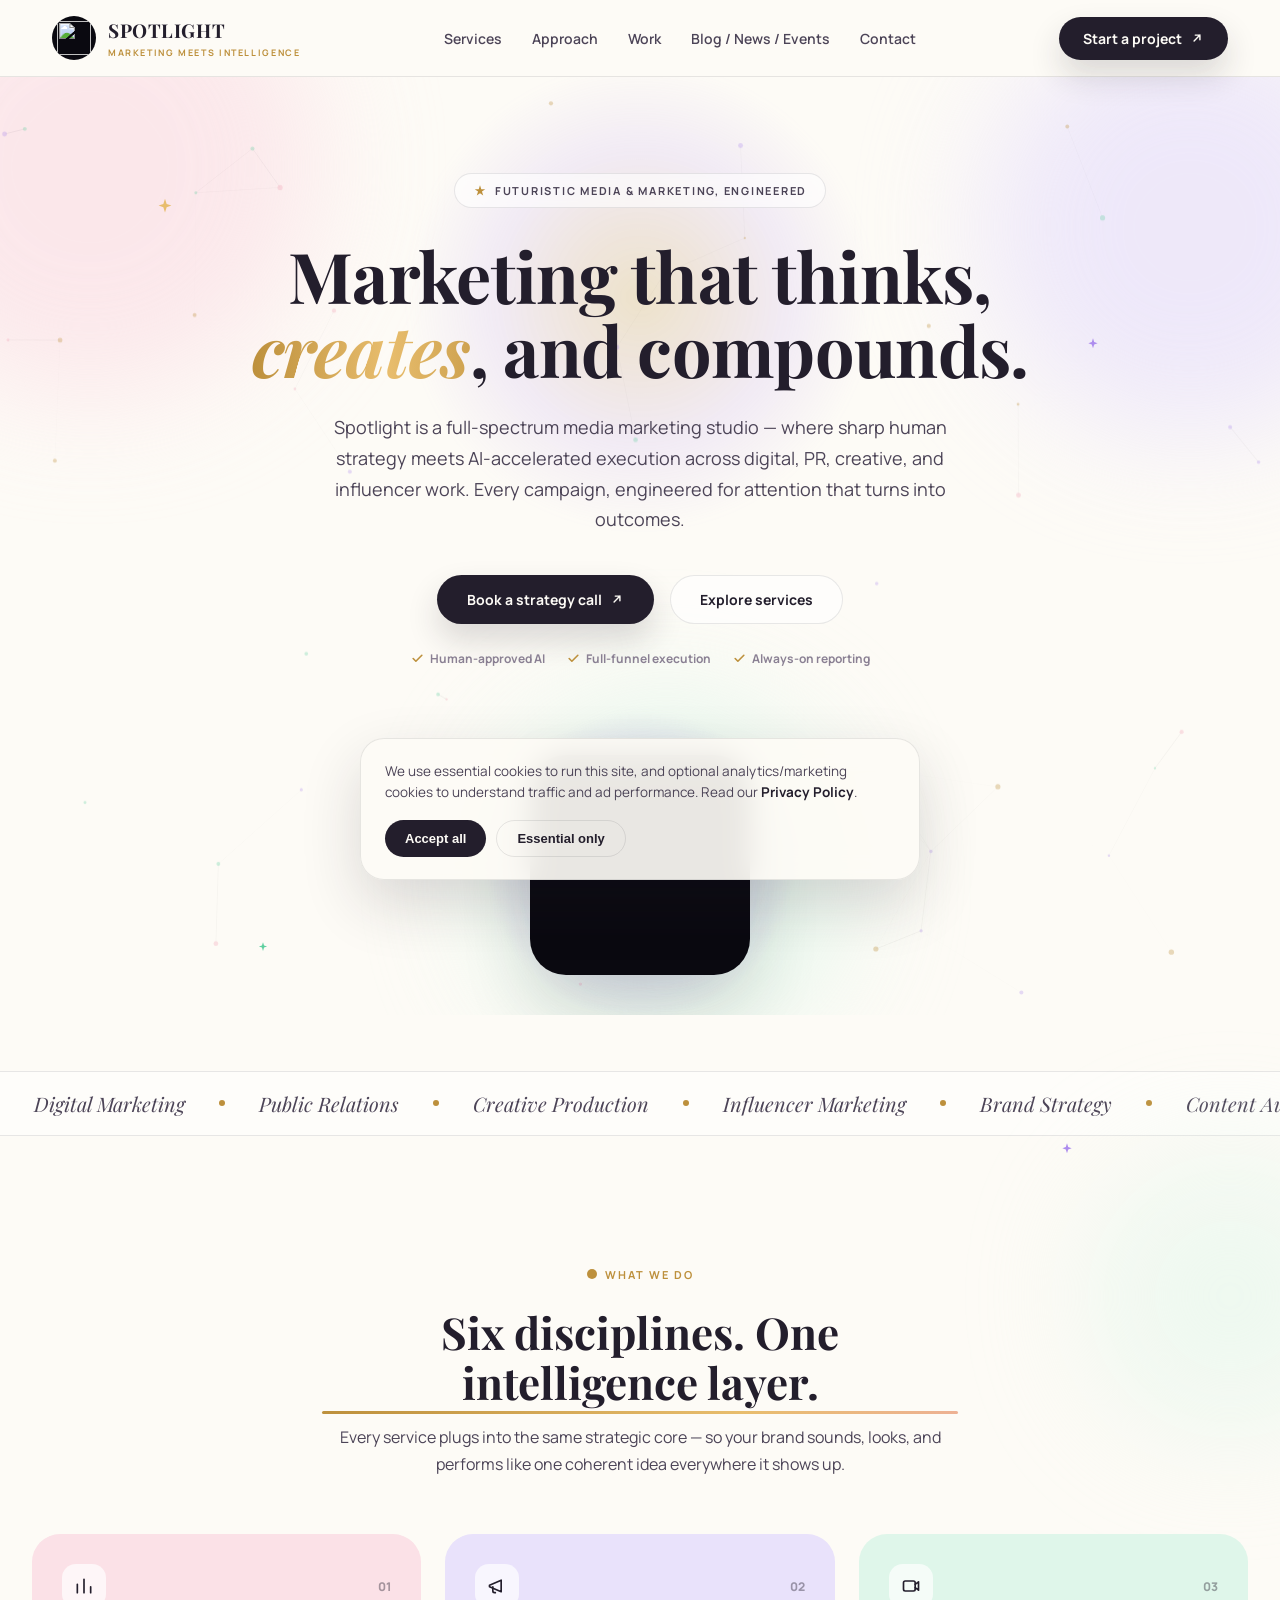
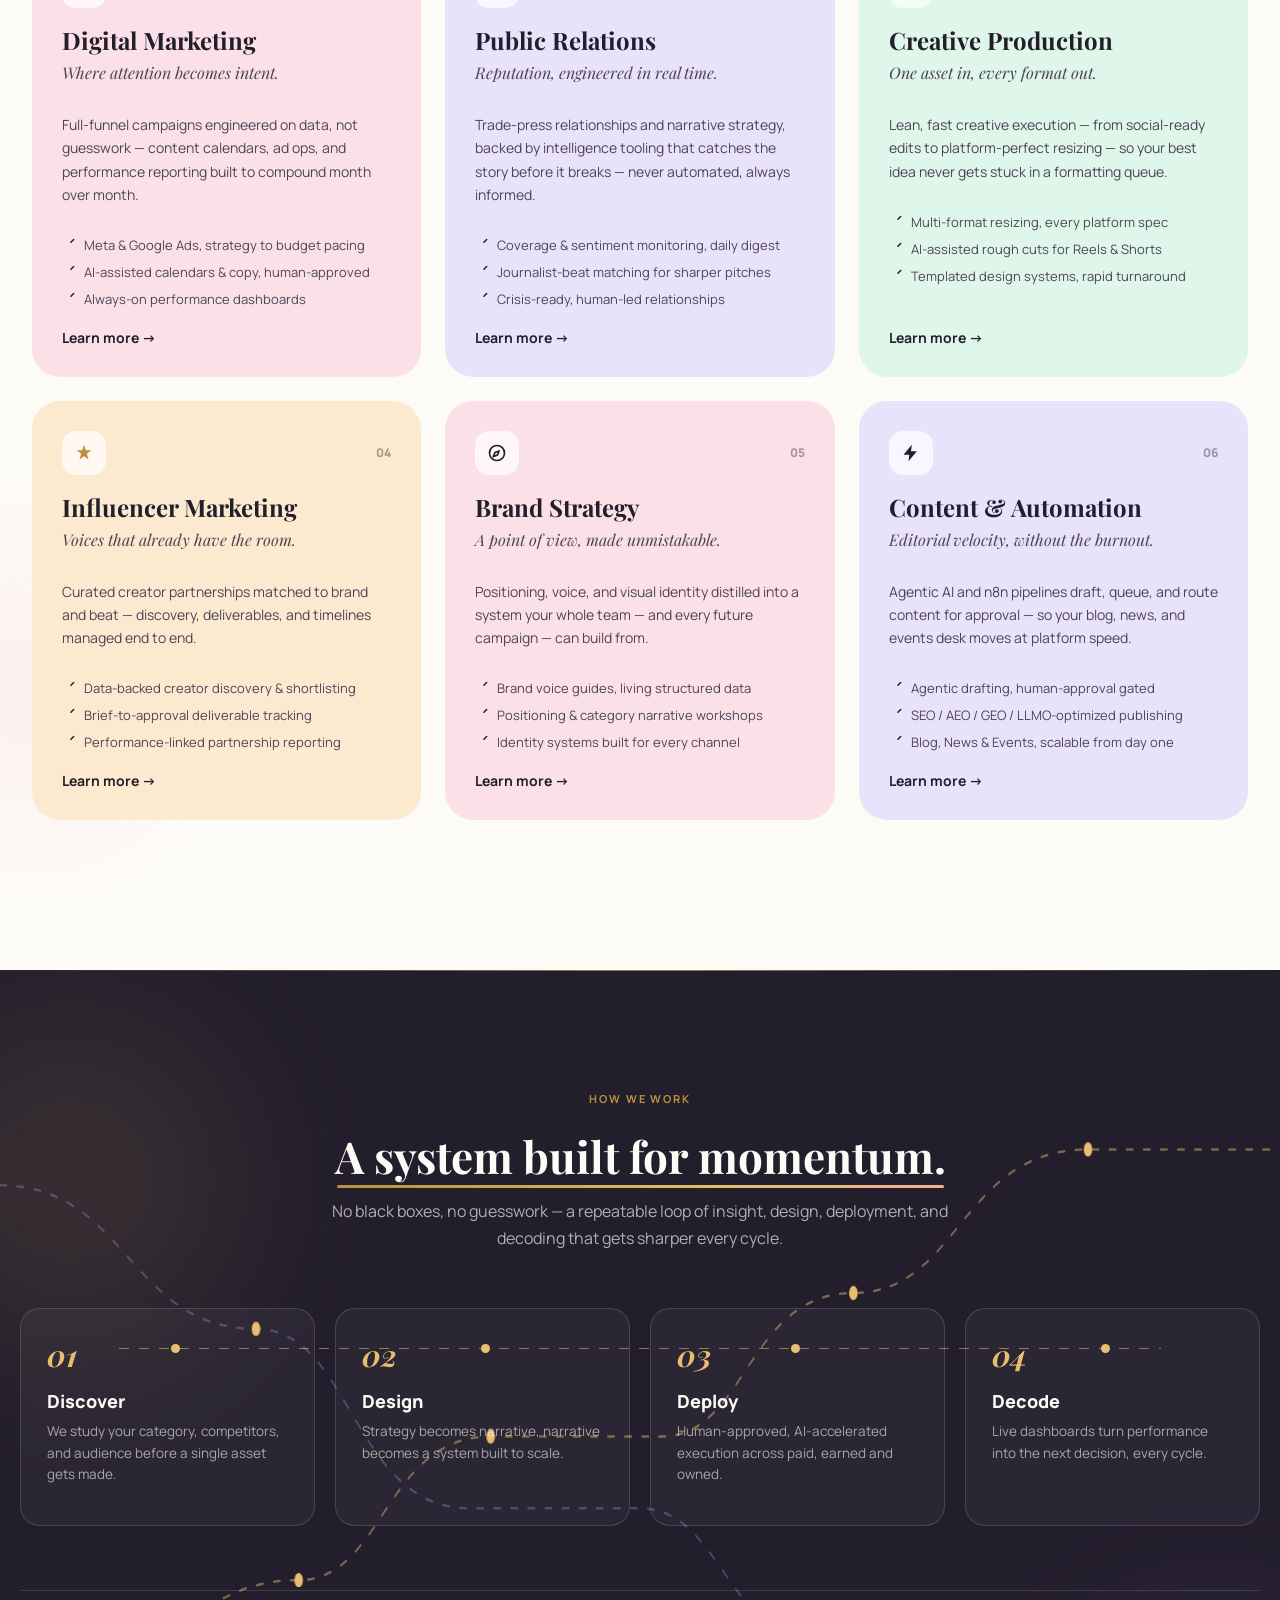
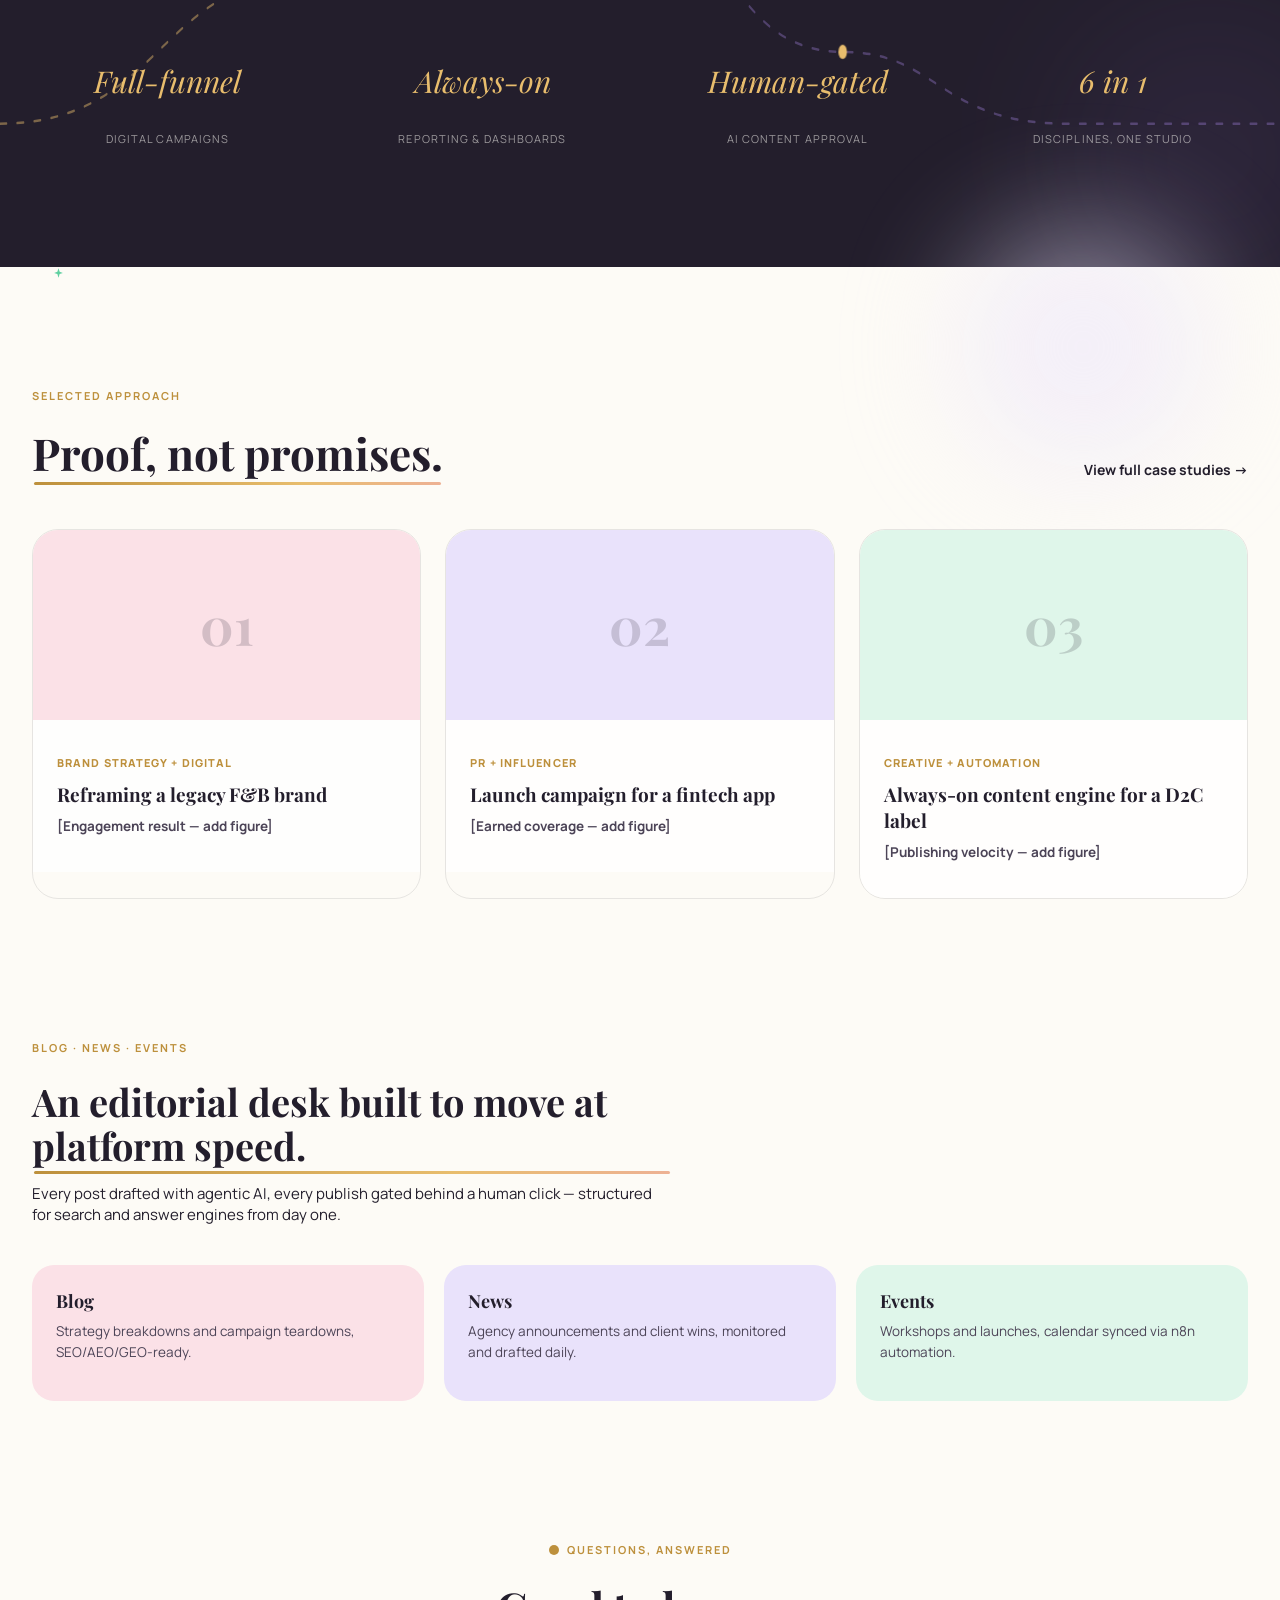
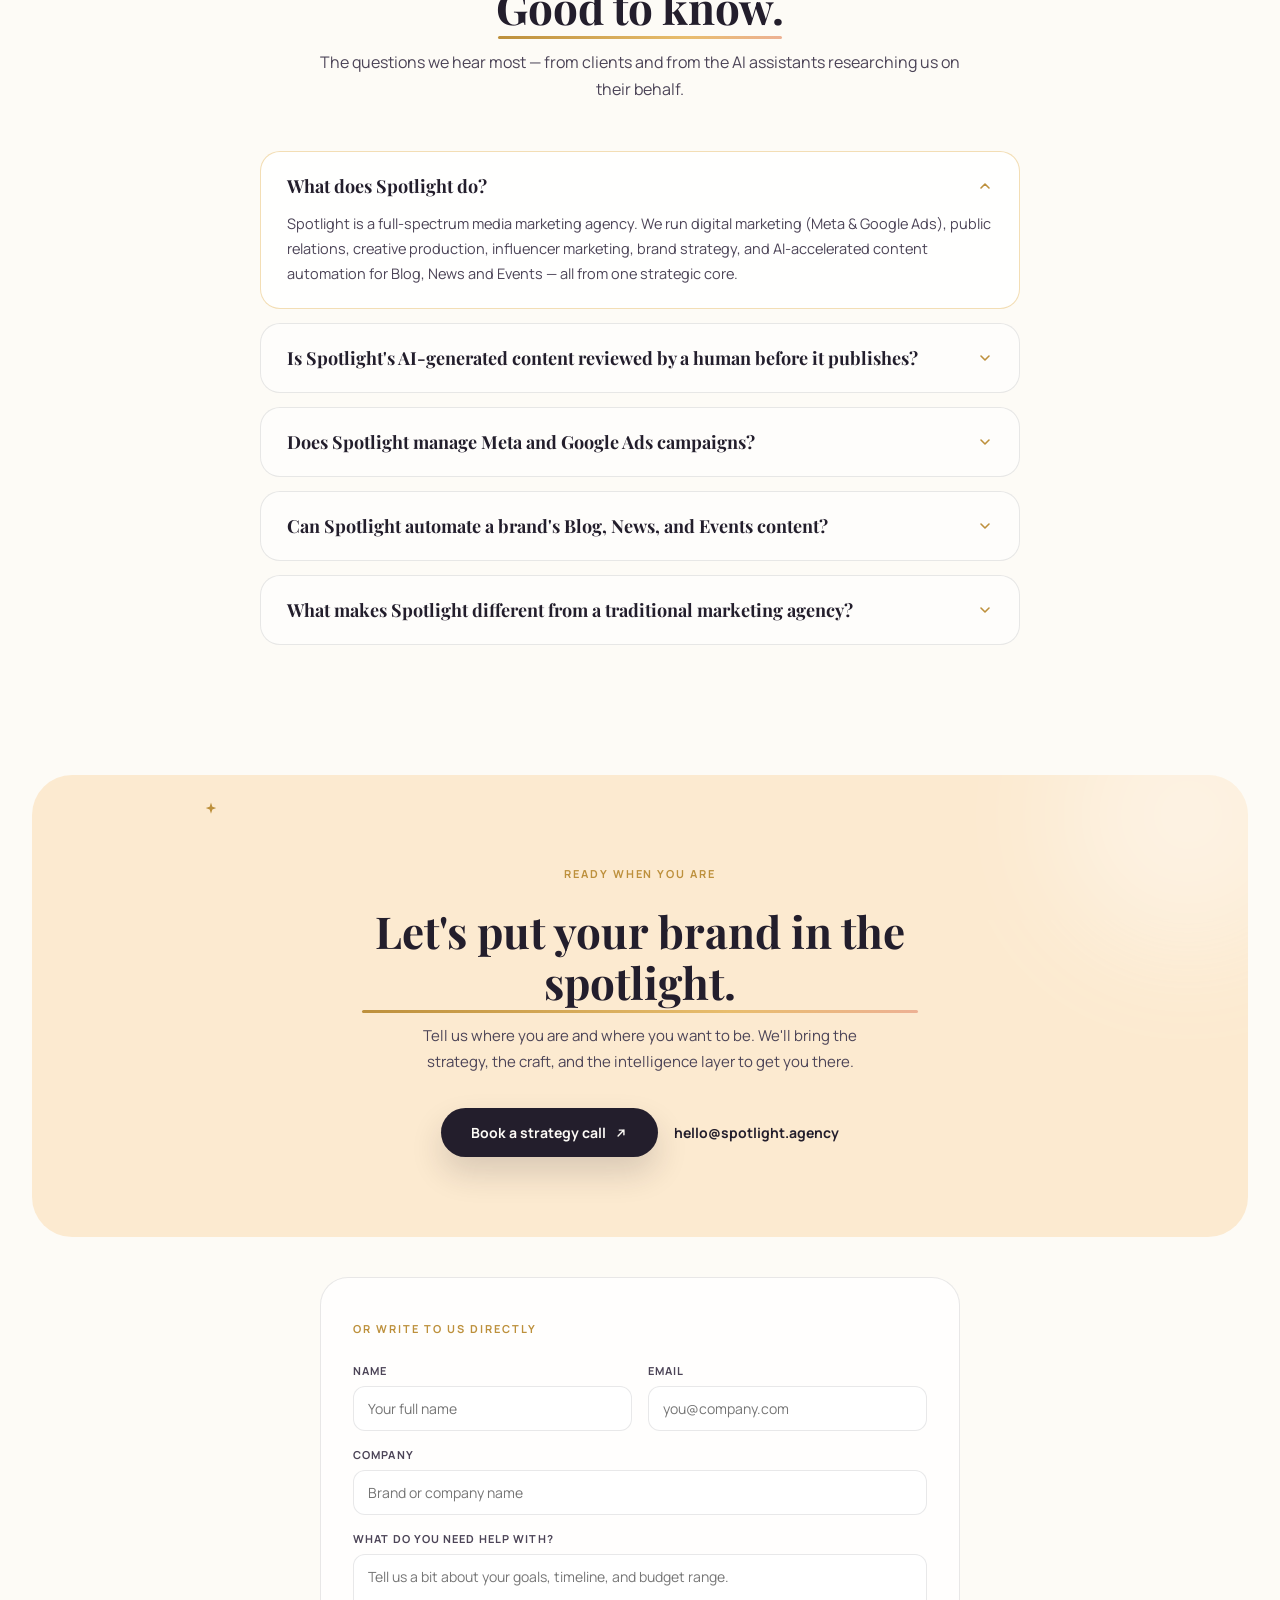
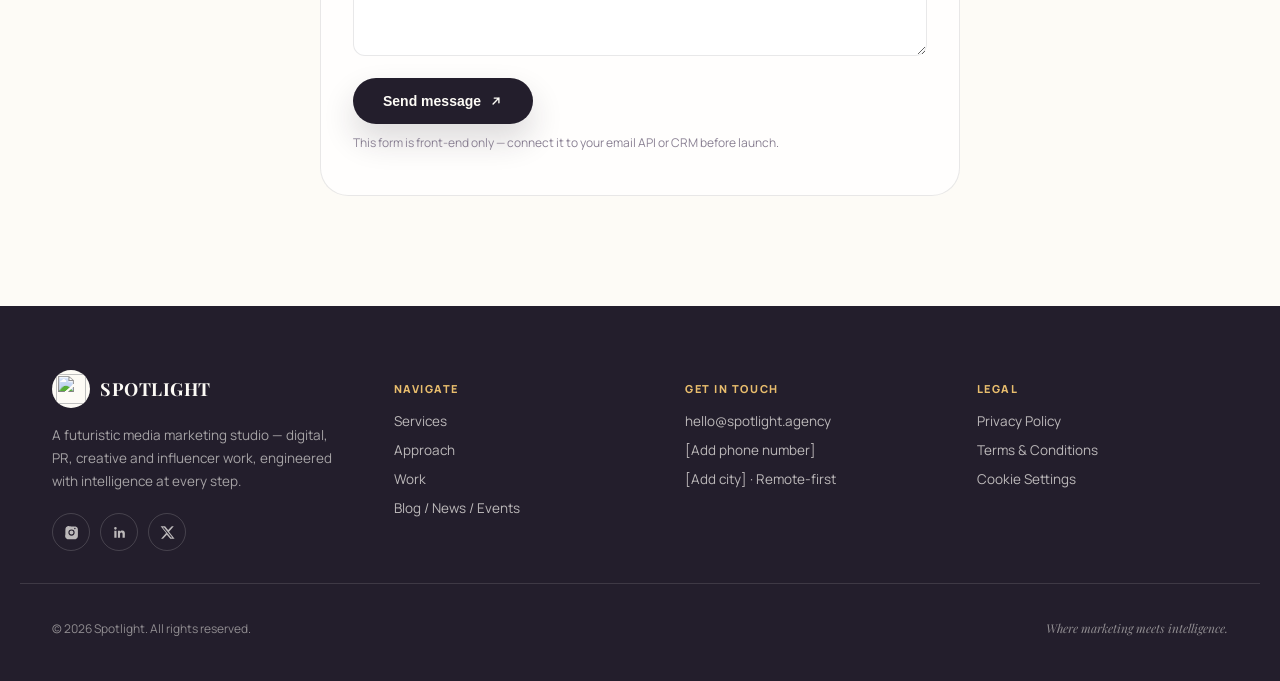
==== index.html @ a23da225 "Add files via upload" ====
<!doctype html>
<html lang="en">
<head>
<meta charset="utf-8">
<meta name="viewport" content="width=device-width, initial-scale=1">
<title>Spotlight — Futuristic Media &amp; Marketing Agency</title>
<meta name="description" content="Spotlight is a futuristic media marketing agency — digital marketing, PR, creative production, influencer partnerships and AI-accelerated content, engineered for outcomes.">
<meta name="keywords" content="media marketing agency, digital marketing agency, PR agency, creative production studio, influencer marketing agency, AI marketing automation, Spotlight agency">
<meta name="robots" content="index, follow, max-image-preview:large, max-snippet:-1, max-video-preview:-1">
<meta name="author" content="Spotlight">
<meta name="generator" content="Spotlight static site">
<meta name="theme-color" content="#fdfbf6">
<meta http-equiv="Content-Security-Policy" content="upgrade-insecure-requests">
<link rel="canonical" href="https://spotlight.agency/">

<!-- Favicons -->
<link rel="icon" type="image/png" sizes="32x32" href="favicon-32.png">
<link rel="icon" type="image/png" sizes="512x512" href="favicon-512.png">
<link rel="apple-touch-icon" sizes="180x180" href="favicon-180.png">

<!-- Open Graph / Twitter -->
<meta property="og:type" content="website">
<meta property="og:url" content="https://spotlight.agency/">
<meta property="og:site_name" content="Spotlight">
<meta property="og:title" content="Spotlight — Where Marketing Meets Intelligence">
<meta property="og:description" content="A futuristic media marketing agency: digital marketing, PR, creative production, influencer partnerships, and AI-accelerated content — engineered for outcomes.">
<meta property="og:image" content="https://spotlight.agency/logo-full.png">
<meta property="og:image:width" content="1254">
<meta property="og:image:height" content="1254">
<meta property="og:image:alt" content="Spotlight — where marketing meets intelligence">
<meta property="og:locale" content="en_US">
<meta name="twitter:card" content="summary">
<meta name="twitter:title" content="Spotlight — Where Marketing Meets Intelligence">
<meta name="twitter:description" content="A futuristic media marketing agency engineered for outcomes: digital marketing, PR, creative, influencer, and AI-accelerated content.">
<meta name="twitter:image" content="https://spotlight.agency/logo-full.png">

<link rel="preconnect" href="https://fonts.googleapis.com">
<link href="https://fonts.googleapis.com/css2?family=Playfair+Display:ital,wght@0,500;0,600;0,700;0,800;0,900;1,600;1,700&family=Manrope:wght@400;500;600;700;800&display=swap" rel="stylesheet">
<link rel="stylesheet" href="style.css">

<!--
  Analytics placeholder — loaded only after a visitor accepts analytics cookies (see main.js loadAnalytics()).
  Swap in your real GA4 / Plausible / Meta Pixel snippet here, e.g.:

  <script async src="https://www.googletagmanager.com/gtag/js?id=G-XXXXXXX"></script>
  <script>
    window.dataLayer = window.dataLayer || [];
    function gtag(){dataLayer.push(arguments);}
    gtag('js', new Date());
    gtag('config', 'G-XXXXXXX');
  </script>

  For Meta Ads conversion tracking, add the Meta Pixel base code + Conversions API here too.
-->

<script type="application/ld+json">
{
  "@context": "https://schema.org",
  "@graph": [
    {
      "@type": "MarketingAgency",
      "@id": "https://spotlight.agency/#organization",
      "name": "Spotlight",
      "alternateName": "Spotlight Agency",
      "slogan": "Where Marketing Meets Intelligence",
      "url": "https://spotlight.agency",
      "logo": {
        "@type": "ImageObject",
        "url": "https://spotlight.agency/logo-full.png",
        "width": 1254,
        "height": 1254
      },
      "image": "https://spotlight.agency/logo-full.png",
      "description": "Spotlight is a futuristic media marketing agency offering digital marketing, PR, creative production, influencer marketing, brand strategy, and AI-accelerated content automation.",
      "email": "hello@spotlight.agency",
      "knowsAbout": ["Digital Marketing", "Public Relations", "Creative Production", "Influencer Marketing", "Brand Strategy", "Content Automation", "SEO", "Answer Engine Optimization", "Generative Engine Optimization"],
      "makesOffer": [
        { "@type": "Offer", "itemOffered": { "@type": "Service", "name": "Digital Marketing", "description": "Full-funnel campaigns across Meta and Google Ads, AI-assisted content calendars, and always-on performance dashboards." } },
        { "@type": "Offer", "itemOffered": { "@type": "Service", "name": "Public Relations", "description": "Coverage and sentiment monitoring, journalist-beat matching, and human-led media relationships." } },
        { "@type": "Offer", "itemOffered": { "@type": "Service", "name": "Creative Production", "description": "Multi-format asset resizing, AI-assisted rough cuts, and templated design systems." } },
        { "@type": "Offer", "itemOffered": { "@type": "Service", "name": "Influencer Marketing", "description": "Data-backed creator discovery, deliverable tracking, and performance-linked partnership reporting." } },
        { "@type": "Offer", "itemOffered": { "@type": "Service", "name": "Brand Strategy", "description": "Positioning, brand voice guides, and identity systems built for every channel." } },
        { "@type": "Offer", "itemOffered": { "@type": "Service", "name": "Content & Automation", "description": "Agentic AI and n8n-driven pipelines for Blog, News and Events, gated behind human approval." } }
      ]
    },
    {
      "@type": "WebSite",
      "@id": "https://spotlight.agency/#website",
      "url": "https://spotlight.agency",
      "name": "Spotlight",
      "publisher": { "@id": "https://spotlight.agency/#organization" },
      "inLanguage": "en"
    },
    {
      "@type": "FAQPage",
      "@id": "https://spotlight.agency/#faq",
      "mainEntity": [
        {
          "@type": "Question",
          "name": "What does Spotlight do?",
          "acceptedAnswer": { "@type": "Answer", "text": "Spotlight is a full-spectrum media marketing agency. We run digital marketing (Meta & Google Ads), public relations, creative production, influencer marketing, brand strategy, and AI-accelerated content automation for Blog, News and Events — all from one strategic core." }
        },
        {
          "@type": "Question",
          "name": "Is Spotlight's AI-generated content reviewed by a human before it publishes?",
          "acceptedAnswer": { "@type": "Answer", "text": "Yes, always. Spotlight uses agentic AI and automation tooling to draft calendars, copy, and content at speed, but nothing publishes without a human approval click. This guardrail applies to every client- and brand-facing deliverable." }
        },
        {
          "@type": "Question",
          "name": "Does Spotlight manage Meta and Google Ads campaigns?",
          "acceptedAnswer": { "@type": "Answer", "text": "Yes. Spotlight's Digital Marketing service covers Meta and Google Ads strategy, setup, and budget pacing, backed by always-on performance dashboards." }
        },
        {
          "@type": "Question",
          "name": "Can Spotlight automate a brand's Blog, News, and Events content?",
          "acceptedAnswer": { "@type": "Answer", "text": "Yes. Spotlight's Content & Automation service uses agentic AI and n8n pipelines to draft, queue, and route Blog, News, and Event content for human approval, structured for SEO, AEO, and GEO from day one." }
        },
        {
          "@type": "Question",
          "name": "What makes Spotlight different from a traditional marketing agency?",
          "acceptedAnswer": { "@type": "Answer", "text": "Spotlight pairs sharp human strategy with AI-accelerated execution across six disciplines under one intelligence layer, rather than treating each channel as a separate vendor relationship — with a human-approval gate on every AI-assisted output." }
        }
      ]
    }
  ]
}
</script>
</head>
<body>

<!-- NAV -->
<header class="nav">
  <div class="nav-inner">
    <a href="#top" class="brand" aria-label="Spotlight home">
      <span class="brand-badge"><img src="logo-mark.png" alt=""></span>
      <span>
        <span class="brand-name">SPOTLIGHT</span>
        <span class="brand-tag">Marketing meets intelligence</span>
      </span>
    </a>
    <nav class="nav-links">
      <a class="nav-link" href="#services">Services</a>
      <a class="nav-link" href="#approach">Approach</a>
      <a class="nav-link" href="#work">Work</a>
      <a class="nav-link" href="#editorial">Blog / News / Events</a>
      <a class="nav-link" href="#contact">Contact</a>
    </nav>
    <a href="#contact" class="btn-dark nav-cta" style="padding:12px 24px;">
      Start a project
      <svg width="14" height="14" viewBox="0 0 24 24" fill="none" stroke="currentColor" stroke-width="2.4" stroke-linecap="round"><path d="M7 17L17 7M9 7h8v8"/></svg>
    </a>
    <button class="nav-toggle" id="navToggle" aria-label="Toggle menu" aria-expanded="false">
      <svg width="18" height="18" viewBox="0 0 24 24" fill="none" stroke="currentColor" stroke-width="2.2" stroke-linecap="round"><path d="M4 7h16M4 12h16M4 17h16"/></svg>
    </button>
  </div>
  <div class="nav-mobile" id="navMobile">
    <a class="nav-link" href="#services">Services</a>
    <a class="nav-link" href="#approach">Approach</a>
    <a class="nav-link" href="#work">Work</a>
    <a class="nav-link" href="#editorial">Blog / News / Events</a>
    <a class="nav-link" href="#contact">Contact</a>
    <a href="#contact" class="btn-dark" style="width:fit-content;">Start a project</a>
  </div>
</header>

<!-- HERO -->
<section class="hero" id="top">
  <div class="blob" style="width:460px;height:460px;background:var(--blush);top:-140px;left:-140px;animation:floatA 11s ease-in-out infinite;"></div>
  <div class="blob" style="width:420px;height:420px;background:var(--lavender);top:-60px;right:-120px;animation:floatB 13s ease-in-out infinite;"></div>
  <div class="blob" style="width:360px;height:360px;background:var(--mint);bottom:-40px;left:38%;animation:floatC 9s ease-in-out infinite;"></div>
  <div class="hero-glow" id="heroGlow"></div>
  <canvas class="hero-canvas" id="heroCanvas" aria-hidden="true"></canvas>

  <svg class="sparkle spin-slow" style="top:120px;left:12%;" width="22" height="22" viewBox="0 0 24 24" fill="var(--gold-bright)"><path d="M12 2l1.8 5.6L19 9.4l-5.2 1.8L12 17l-1.8-5.8L5 9.4l5.2-1.8z"/></svg>
  <svg class="sparkle" style="top:260px;right:14%;animation-delay:.8s;" width="16" height="16" viewBox="0 0 24 24" fill="var(--lavender-vivid)"><path d="M12 2l1.8 5.6L19 9.4l-5.2 1.8L12 17l-1.8-5.8L5 9.4l5.2-1.8z"/></svg>
  <svg class="sparkle" style="bottom:60px;left:20%;animation-delay:1.6s;" width="14" height="14" viewBox="0 0 24 24" fill="var(--mint-vivid)"><path d="M12 2l1.8 5.6L19 9.4l-5.2 1.8L12 17l-1.8-5.8L5 9.4l5.2-1.8z"/></svg>

  <div class="hero-inner">
    <div class="chip rise-1">
      <svg class="spin-slow" width="14" height="14" viewBox="0 0 24 24" fill="var(--gold)"><path d="M12 2l2.2 6.8H21l-5.6 4.1 2.1 6.9L12 15.9l-5.5 3.9 2.1-6.9L3 8.8h6.8z"/></svg>
      Futuristic media &amp; marketing, engineered
    </div>

    <h1 class="rise-2">Marketing that thinks,<br><span class="serif-i shimmer-text">creates</span>, and compounds.</h1>

    <p class="lead rise-3">Spotlight is a full-spectrum media marketing studio — where sharp human strategy meets AI-accelerated execution across digital, PR, creative, and influencer work. Every campaign, engineered for attention that turns into outcomes.</p>

    <div class="hero-ctas rise-4">
      <a href="#contact" class="btn-dark">
        Book a strategy call
        <svg width="14" height="14" viewBox="0 0 24 24" fill="none" stroke="currentColor" stroke-width="2.4" stroke-linecap="round"><path d="M7 17L17 7M9 7h8v8"/></svg>
      </a>
      <a href="#services" class="btn-ghost">Explore services</a>
    </div>

    <div class="trust-strip rise-5">
      <span><svg width="13" height="13" viewBox="0 0 24 24" fill="none" stroke="var(--gold)" stroke-width="3" stroke-linecap="round" stroke-linejoin="round"><path d="M4 12l5 5L20 6"/></svg>Human-approved AI</span>
      <span><svg width="13" height="13" viewBox="0 0 24 24" fill="none" stroke="var(--gold)" stroke-width="3" stroke-linecap="round" stroke-linejoin="round"><path d="M4 12l5 5L20 6"/></svg>Full-funnel execution</span>
      <span><svg width="13" height="13" viewBox="0 0 24 24" fill="none" stroke="var(--gold)" stroke-width="3" stroke-linecap="round" stroke-linejoin="round"><path d="M4 12l5 5L20 6"/></svg>Always-on reporting</span>
    </div>

    <div class="hero-logo-wrap pop">
      <div class="hero-logo-ring">
        <div class="hero-logo-glow"></div>
        <div class="hero-logo-box"><img src="logo-full.png" alt="Spotlight — where marketing meets intelligence"></div>
      </div>
    </div>
  </div>
</section>

<!-- MARQUEE -->
<div class="marquee-wrap">
  <div class="marquee-track" id="marqueeTrack">
    <span class="marquee-item"><span class="word">Digital Marketing</span><span class="dot"></span></span>
    <span class="marquee-item"><span class="word">Public Relations</span><span class="dot"></span></span>
    <span class="marquee-item"><span class="word">Creative Production</span><span class="dot"></span></span>
    <span class="marquee-item"><span class="word">Influencer Marketing</span><span class="dot"></span></span>
    <span class="marquee-item"><span class="word">Brand Strategy</span><span class="dot"></span></span>
    <span class="marquee-item"><span class="word">Content Automation</span><span class="dot"></span></span>
    <span class="marquee-item" aria-hidden="true"><span class="word">Digital Marketing</span><span class="dot"></span></span>
    <span class="marquee-item" aria-hidden="true"><span class="word">Public Relations</span><span class="dot"></span></span>
    <span class="marquee-item" aria-hidden="true"><span class="word">Creative Production</span><span class="dot"></span></span>
    <span class="marquee-item" aria-hidden="true"><span class="word">Influencer Marketing</span><span class="dot"></span></span>
    <span class="marquee-item" aria-hidden="true"><span class="word">Brand Strategy</span><span class="dot"></span></span>
    <span class="marquee-item" aria-hidden="true"><span class="word">Content Automation</span><span class="dot"></span></span>
  </div>
</div>

<!-- SERVICES -->
<section class="services" id="services">
  <div class="blob" style="width:280px;height:280px;background:var(--mint);top:20px;right:-90px;opacity:.5;"></div>
  <div class="blob" style="width:220px;height:220px;background:var(--blush);bottom:60px;left:-80px;opacity:.45;"></div>
  <svg class="sparkle spin-slow" style="top:6px;right:16%;" width="16" height="16" viewBox="0 0 24 24" fill="var(--lavender-vivid)"><path d="M12 2l1.8 5.6L19 9.4l-5.2 1.8L12 17l-1.8-5.8L5 9.4l5.2-1.8z"/></svg>

  <div class="section-head reveal">
    <p class="eyebrow"><svg width="12" height="12" viewBox="0 0 24 24" fill="var(--gold)"><circle cx="12" cy="12" r="10"/></svg>What we do</p>
    <h2><span class="heading-sweep">Six disciplines. One intelligence layer.</span></h2>
    <p class="lead">Every service plugs into the same strategic core — so your brand sounds, looks, and performs like one coherent idea everywhere it shows up.</p>
  </div>

  <div class="services-grid">
    <article class="card reveal tone-blush">
      <div class="card-top">
        <span class="icon-chip"><svg width="20" height="20" viewBox="0 0 24 24" fill="none" stroke="var(--ink)" stroke-width="2" stroke-linecap="round"><path d="M4 20V10M12 20V4M20 20v-7"/></svg></span>
        <span class="card-num">01</span>
      </div>
      <h3>Digital Marketing</h3>
      <p class="hook serif-i">Where attention becomes intent.</p>
      <p class="desc">Full-funnel campaigns engineered on data, not guesswork — content calendars, ad ops, and performance reporting built to compound month over month.</p>
      <div class="points">
        <span><svg class="tick-svg" width="14" height="14" viewBox="0 0 24 24" fill="none" stroke="var(--ink)" stroke-width="2.6" stroke-linecap="round" stroke-linejoin="round"><path d="M4 12l5 5L20 6"/></svg>Meta &amp; Google Ads, strategy to budget pacing</span>
        <span><svg class="tick-svg" width="14" height="14" viewBox="0 0 24 24" fill="none" stroke="var(--ink)" stroke-width="2.6" stroke-linecap="round" stroke-linejoin="round"><path d="M4 12l5 5L20 6"/></svg>AI-assisted calendars &amp; copy, human-approved</span>
        <span><svg class="tick-svg" width="14" height="14" viewBox="0 0 24 24" fill="none" stroke="var(--ink)" stroke-width="2.6" stroke-linecap="round" stroke-linejoin="round"><path d="M4 12l5 5L20 6"/></svg>Always-on performance dashboards</span>
      </div>
      <a href="#contact" class="link-u">Learn more →</a>
    </article>

    <article class="card reveal tone-lavender">
      <div class="card-top">
        <span class="icon-chip"><svg width="20" height="20" viewBox="0 0 24 24" fill="none" stroke="var(--ink)" stroke-width="2" stroke-linecap="round" stroke-linejoin="round"><path d="M3 11l14-6v14L3 13v-2z"/><path d="M7 13v5a2 2 0 002 2h1"/></svg></span>
        <span class="card-num">02</span>
      </div>
      <h3>Public Relations</h3>
      <p class="hook serif-i">Reputation, engineered in real time.</p>
      <p class="desc">Trade-press relationships and narrative strategy, backed by intelligence tooling that catches the story before it breaks — never automated, always informed.</p>
      <div class="points">
        <span><svg class="tick-svg" width="14" height="14" viewBox="0 0 24 24" fill="none" stroke="var(--ink)" stroke-width="2.6" stroke-linecap="round" stroke-linejoin="round"><path d="M4 12l5 5L20 6"/></svg>Coverage &amp; sentiment monitoring, daily digest</span>
        <span><svg class="tick-svg" width="14" height="14" viewBox="0 0 24 24" fill="none" stroke="var(--ink)" stroke-width="2.6" stroke-linecap="round" stroke-linejoin="round"><path d="M4 12l5 5L20 6"/></svg>Journalist-beat matching for sharper pitches</span>
        <span><svg class="tick-svg" width="14" height="14" viewBox="0 0 24 24" fill="none" stroke="var(--ink)" stroke-width="2.6" stroke-linecap="round" stroke-linejoin="round"><path d="M4 12l5 5L20 6"/></svg>Crisis-ready, human-led relationships</span>
      </div>
      <a href="#contact" class="link-u">Learn more →</a>
    </article>

    <article class="card reveal tone-mint">
      <div class="card-top">
        <span class="icon-chip"><svg width="20" height="20" viewBox="0 0 24 24" fill="none" stroke="var(--ink)" stroke-width="2" stroke-linecap="round" stroke-linejoin="round"><rect x="3" y="6" width="14" height="12" rx="2"/><path d="M17 10l4-3v10l-4-3"/></svg></span>
        <span class="card-num">03</span>
      </div>
      <h3>Creative Production</h3>
      <p class="hook serif-i">One asset in, every format out.</p>
      <p class="desc">Lean, fast creative execution — from social-ready edits to platform-perfect resizing — so your best idea never gets stuck in a formatting queue.</p>
      <div class="points">
        <span><svg class="tick-svg" width="14" height="14" viewBox="0 0 24 24" fill="none" stroke="var(--ink)" stroke-width="2.6" stroke-linecap="round" stroke-linejoin="round"><path d="M4 12l5 5L20 6"/></svg>Multi-format resizing, every platform spec</span>
        <span><svg class="tick-svg" width="14" height="14" viewBox="0 0 24 24" fill="none" stroke="var(--ink)" stroke-width="2.6" stroke-linecap="round" stroke-linejoin="round"><path d="M4 12l5 5L20 6"/></svg>AI-assisted rough cuts for Reels &amp; Shorts</span>
        <span><svg class="tick-svg" width="14" height="14" viewBox="0 0 24 24" fill="none" stroke="var(--ink)" stroke-width="2.6" stroke-linecap="round" stroke-linejoin="round"><path d="M4 12l5 5L20 6"/></svg>Templated design systems, rapid turnaround</span>
      </div>
      <a href="#contact" class="link-u">Learn more →</a>
    </article>

    <article class="card reveal tone-sand">
      <div class="card-top">
        <span class="icon-chip"><svg width="20" height="20" viewBox="0 0 24 24" fill="var(--gold)"><path d="M12 2l2.2 6.8H21l-5.6 4.1 2.1 6.9L12 15.9l-5.5 3.9 2.1-6.9L3 8.8h6.8z"/></svg></span>
        <span class="card-num">04</span>
      </div>
      <h3>Influencer Marketing</h3>
      <p class="hook serif-i">Voices that already have the room.</p>
      <p class="desc">Curated creator partnerships matched to brand and beat — discovery, deliverables, and timelines managed end to end.</p>
      <div class="points">
        <span><svg class="tick-svg" width="14" height="14" viewBox="0 0 24 24" fill="none" stroke="var(--ink)" stroke-width="2.6" stroke-linecap="round" stroke-linejoin="round"><path d="M4 12l5 5L20 6"/></svg>Data-backed creator discovery &amp; shortlisting</span>
        <span><svg class="tick-svg" width="14" height="14" viewBox="0 0 24 24" fill="none" stroke="var(--ink)" stroke-width="2.6" stroke-linecap="round" stroke-linejoin="round"><path d="M4 12l5 5L20 6"/></svg>Brief-to-approval deliverable tracking</span>
        <span><svg class="tick-svg" width="14" height="14" viewBox="0 0 24 24" fill="none" stroke="var(--ink)" stroke-width="2.6" stroke-linecap="round" stroke-linejoin="round"><path d="M4 12l5 5L20 6"/></svg>Performance-linked partnership reporting</span>
      </div>
      <a href="#contact" class="link-u">Learn more →</a>
    </article>

    <article class="card reveal tone-blush">
      <div class="card-top">
        <span class="icon-chip"><svg width="20" height="20" viewBox="0 0 24 24" fill="none" stroke="var(--ink)" stroke-width="2" stroke-linecap="round" stroke-linejoin="round"><circle cx="12" cy="12" r="9"/><path d="M14.5 9.5l-2 5-5 2 2-5z"/></svg></span>
        <span class="card-num">05</span>
      </div>
      <h3>Brand Strategy</h3>
      <p class="hook serif-i">A point of view, made unmistakable.</p>
      <p class="desc">Positioning, voice, and visual identity distilled into a system your whole team — and every future campaign — can build from.</p>
      <div class="points">
        <span><svg class="tick-svg" width="14" height="14" viewBox="0 0 24 24" fill="none" stroke="var(--ink)" stroke-width="2.6" stroke-linecap="round" stroke-linejoin="round"><path d="M4 12l5 5L20 6"/></svg>Brand voice guides, living structured data</span>
        <span><svg class="tick-svg" width="14" height="14" viewBox="0 0 24 24" fill="none" stroke="var(--ink)" stroke-width="2.6" stroke-linecap="round" stroke-linejoin="round"><path d="M4 12l5 5L20 6"/></svg>Positioning &amp; category narrative workshops</span>
        <span><svg class="tick-svg" width="14" height="14" viewBox="0 0 24 24" fill="none" stroke="var(--ink)" stroke-width="2.6" stroke-linecap="round" stroke-linejoin="round"><path d="M4 12l5 5L20 6"/></svg>Identity systems built for every channel</span>
      </div>
      <a href="#contact" class="link-u">Learn more →</a>
    </article>

    <article class="card reveal tone-lavender">
      <div class="card-top">
        <span class="icon-chip"><svg width="20" height="20" viewBox="0 0 24 24" fill="var(--ink)"><path d="M13 2 3 14h7l-1 8 10-12h-7l1-8z"/></svg></span>
        <span class="card-num">06</span>
      </div>
      <h3>Content &amp; Automation</h3>
      <p class="hook serif-i">Editorial velocity, without the burnout.</p>
      <p class="desc">Agentic AI and n8n pipelines draft, queue, and route content for approval — so your blog, news, and events desk moves at platform speed.</p>
      <div class="points">
        <span><svg class="tick-svg" width="14" height="14" viewBox="0 0 24 24" fill="none" stroke="var(--ink)" stroke-width="2.6" stroke-linecap="round" stroke-linejoin="round"><path d="M4 12l5 5L20 6"/></svg>Agentic drafting, human-approval gated</span>
        <span><svg class="tick-svg" width="14" height="14" viewBox="0 0 24 24" fill="none" stroke="var(--ink)" stroke-width="2.6" stroke-linecap="round" stroke-linejoin="round"><path d="M4 12l5 5L20 6"/></svg>SEO / AEO / GEO / LLMO-optimized publishing</span>
        <span><svg class="tick-svg" width="14" height="14" viewBox="0 0 24 24" fill="none" stroke="var(--ink)" stroke-width="2.6" stroke-linecap="round" stroke-linejoin="round"><path d="M4 12l5 5L20 6"/></svg>Blog, News &amp; Events, scalable from day one</span>
      </div>
      <a href="#contact" class="link-u">Learn more →</a>
    </article>
  </div>
</section>

<!-- APPROACH -->
<section class="approach" id="approach">
  <div class="blob" style="width:340px;height:340px;background:rgba(232,189,109,0.14);top:40px;left:-100px;filter:blur(80px);"></div>
  <div class="blob" style="width:300px;height:300px;background:rgba(173,140,238,0.10);bottom:-40px;right:-80px;filter:blur(80px);"></div>
  <svg class="circuit-svg reveal" viewBox="0 0 1200 500" preserveAspectRatio="none" aria-hidden="true">
    <path class="circuit-path" d="M0,420 C150,420 150,340 280,340 C360,340 360,260 460,260 L620,260 C700,260 700,180 800,180 C900,180 900,100 1020,100 L1200,100" />
    <path class="circuit-path circuit-path-2" d="M0,120 C120,120 120,200 240,200 C330,200 330,300 440,300 L600,300 C680,300 680,380 790,380 C880,380 880,420 1000,420 L1200,420" />
    <circle class="circuit-node" cx="280" cy="340" r="4"></circle>
    <circle class="circuit-node" cx="460" cy="260" r="4" style="animation-delay:.6s;"></circle>
    <circle class="circuit-node" cx="800" cy="180" r="4" style="animation-delay:1.2s;"></circle>
    <circle class="circuit-node" cx="1020" cy="100" r="4" style="animation-delay:1.8s;"></circle>
    <circle class="circuit-node" cx="240" cy="200" r="4" style="animation-delay:.3s;"></circle>
    <circle class="circuit-node" cx="790" cy="380" r="4" style="animation-delay:1.5s;"></circle>
  </svg>
  <div class="container approach-inner">
    <div class="section-head reveal">
      <p class="eyebrow">How we work</p>
      <h2><span class="heading-sweep">A system built for momentum.</span></h2>
      <p class="lead">No black boxes, no guesswork — a repeatable loop of insight, design, deployment, and decoding that gets sharper every cycle.</p>
    </div>

    <div class="steps">
      <div class="timeline-line" aria-hidden="true"></div>
      <div class="timeline-dot" style="left:calc(12.5% - 4px);"></div>
      <div class="timeline-dot" style="left:calc(37.5% - 4px);animation-delay:.5s;"></div>
      <div class="timeline-dot" style="left:calc(62.5% - 4px);animation-delay:1s;"></div>
      <div class="timeline-dot" style="left:calc(87.5% - 4px);animation-delay:1.5s;"></div>

      <div class="step-card reveal"><span class="num serif-i">01</span><h3>Discover</h3><p>We study your category, competitors, and audience before a single asset gets made.</p></div>
      <div class="step-card reveal"><span class="num serif-i">02</span><h3>Design</h3><p>Strategy becomes narrative, narrative becomes a system built to scale.</p></div>
      <div class="step-card reveal"><span class="num serif-i">03</span><h3>Deploy</h3><p>Human-approved, AI-accelerated execution across paid, earned and owned.</p></div>
      <div class="step-card reveal"><span class="num serif-i">04</span><h3>Decode</h3><p>Live dashboards turn performance into the next decision, every cycle.</p></div>
    </div>

    <div class="approach-stats reveal">
      <div><p class="val serif-i">Full-funnel</p><p class="label">Digital campaigns</p></div>
      <div><p class="val serif-i">Always-on</p><p class="label">Reporting &amp; dashboards</p></div>
      <div><p class="val serif-i">Human-gated</p><p class="label">AI content approval</p></div>
      <div><p class="val serif-i">6 in 1</p><p class="label">Disciplines, one studio</p></div>
    </div>
  </div>
</section>

<!-- WORK -->
<section class="work" id="work">
  <div class="blob" style="width:240px;height:240px;background:var(--lavender);top:-40px;right:6%;opacity:.5;"></div>
  <svg class="sparkle" style="top:0;left:4%;animation-delay:.4s;" width="15" height="15" viewBox="0 0 24 24" fill="var(--mint-vivid)"><path d="M12 2l1.8 5.6L19 9.4l-5.2 1.8L12 17l-1.8-5.8L5 9.4l5.2-1.8z"/></svg>

  <div class="work-head reveal">
    <div>
      <p class="eyebrow">Selected approach</p>
      <h2 style="max-width:460px;"><span class="heading-sweep">Proof, not promises.</span></h2>
    </div>
    <a href="#contact" class="link-u">View full case studies →</a>
  </div>

  <div class="work-grid">
    <div class="case-card reveal">
      <div class="case-media tone-blush"><span>01</span></div>
      <div class="case-body">
        <p class="tag">Brand Strategy + Digital</p>
        <h3>Reframing a legacy F&amp;B brand</h3>
        <p class="result">[Engagement result — add figure]</p>
      </div>
    </div>
    <div class="case-card reveal">
      <div class="case-media tone-lavender"><span>02</span></div>
      <div class="case-body">
        <p class="tag">PR + Influencer</p>
        <h3>Launch campaign for a fintech app</h3>
        <p class="result">[Earned coverage — add figure]</p>
      </div>
    </div>
    <div class="case-card reveal">
      <div class="case-media tone-mint"><span>03</span></div>
      <div class="case-body">
        <p class="tag">Creative + Automation</p>
        <h3>Always-on content engine for a D2C label</h3>
        <p class="result">[Publishing velocity — add figure]</p>
      </div>
    </div>
  </div>
</section>

<!-- EDITORIAL -->
<section class="editorial" id="editorial">
  <div class="reveal" style="max-width:640px;">
    <p class="eyebrow">Blog · News · Events</p>
    <h2 style="font-size:38px;"><span class="heading-sweep">An editorial desk built to move at platform speed.</span></h2>
    <p class="lead" style="font-size:15px;">Every post drafted with agentic AI, every publish gated behind a human click — structured for search and answer engines from day one.</p>
  </div>
  <div class="editorial-grid reveal">
    <div class="editorial-card tone-blush"><h3>Blog</h3><p>Strategy breakdowns and campaign teardowns, SEO/AEO/GEO-ready.</p></div>
    <div class="editorial-card tone-lavender"><h3>News</h3><p>Agency announcements and client wins, monitored and drafted daily.</p></div>
    <div class="editorial-card tone-mint"><h3>Events</h3><p>Workshops and launches, calendar synced via n8n automation.</p></div>
  </div>
</section>

<!-- FAQ -->
<section class="faq" id="faq">
  <div class="section-head reveal">
    <p class="eyebrow"><svg width="12" height="12" viewBox="0 0 24 24" fill="var(--gold)"><circle cx="12" cy="12" r="10"/></svg>Questions, answered</p>
    <h2><span class="heading-sweep">Good to know.</span></h2>
    <p class="lead">The questions we hear most — from clients and from the AI assistants researching us on their behalf.</p>
  </div>

  <div class="faq-list reveal">
    <details class="faq-item" open>
      <summary>What does Spotlight do?
        <svg class="faq-chevron" width="16" height="16" viewBox="0 0 24 24" fill="none" stroke="currentColor" stroke-width="2.4" stroke-linecap="round" stroke-linejoin="round"><path d="M6 9l6 6 6-6"/></svg>
      </summary>
      <p>Spotlight is a full-spectrum media marketing agency. We run digital marketing (Meta &amp; Google Ads), public relations, creative production, influencer marketing, brand strategy, and AI-accelerated content automation for Blog, News and Events — all from one strategic core.</p>
    </details>
    <details class="faq-item">
      <summary>Is Spotlight's AI-generated content reviewed by a human before it publishes?
        <svg class="faq-chevron" width="16" height="16" viewBox="0 0 24 24" fill="none" stroke="currentColor" stroke-width="2.4" stroke-linecap="round" stroke-linejoin="round"><path d="M6 9l6 6 6-6"/></svg>
      </summary>
      <p>Yes, always. Spotlight uses agentic AI and automation tooling to draft calendars, copy, and content at speed, but nothing publishes without a human approval click. This guardrail applies to every client- and brand-facing deliverable.</p>
    </details>
    <details class="faq-item">
      <summary>Does Spotlight manage Meta and Google Ads campaigns?
        <svg class="faq-chevron" width="16" height="16" viewBox="0 0 24 24" fill="none" stroke="currentColor" stroke-width="2.4" stroke-linecap="round" stroke-linejoin="round"><path d="M6 9l6 6 6-6"/></svg>
      </summary>
      <p>Yes. Spotlight's Digital Marketing service covers Meta and Google Ads strategy, setup, and budget pacing, backed by always-on performance dashboards.</p>
    </details>
    <details class="faq-item">
      <summary>Can Spotlight automate a brand's Blog, News, and Events content?
        <svg class="faq-chevron" width="16" height="16" viewBox="0 0 24 24" fill="none" stroke="currentColor" stroke-width="2.4" stroke-linecap="round" stroke-linejoin="round"><path d="M6 9l6 6 6-6"/></svg>
      </summary>
      <p>Yes. Spotlight's Content &amp; Automation service uses agentic AI and n8n pipelines to draft, queue, and route Blog, News, and Event content for human approval, structured for SEO, AEO, and GEO from day one.</p>
    </details>
    <details class="faq-item">
      <summary>What makes Spotlight different from a traditional marketing agency?
        <svg class="faq-chevron" width="16" height="16" viewBox="0 0 24 24" fill="none" stroke="currentColor" stroke-width="2.4" stroke-linecap="round" stroke-linejoin="round"><path d="M6 9l6 6 6-6"/></svg>
      </summary>
      <p>Spotlight pairs sharp human strategy with AI-accelerated execution across six disciplines under one intelligence layer, rather than treating each channel as a separate vendor relationship — with a human-approval gate on every AI-assisted output.</p>
    </details>
  </div>
</section>

<!-- CTA / CONTACT -->
<section class="cta" id="contact">
  <div class="cta-card reveal">
    <div class="blob" style="width:260px;height:260px;background:rgba(255,255,255,0.55);top:-90px;right:-70px;animation:floatA 10s ease-in-out infinite;"></div>
    <svg class="sparkle spin-slow" style="top:26px;left:14%;" width="18" height="18" viewBox="0 0 24 24" fill="var(--gold)"><path d="M12 2l1.8 5.6L19 9.4l-5.2 1.8L12 17l-1.8-5.8L5 9.4l5.2-1.8z"/></svg>
    <p class="eyebrow">Ready when you are</p>
    <h2 style="max-width:560px;margin-inline:auto;"><span class="heading-sweep">Let's put your brand in the spotlight.</span></h2>
    <p class="lead">Tell us where you are and where you want to be. We'll bring the strategy, the craft, and the intelligence layer to get you there.</p>

    <div class="cta-ctas">
      <a href="mailto:hello@spotlight.agency" class="btn-dark">
        Book a strategy call
        <svg width="14" height="14" viewBox="0 0 24 24" fill="none" stroke="currentColor" stroke-width="2.4" stroke-linecap="round"><path d="M7 17L17 7M9 7h8v8"/></svg>
      </a>
      <a href="mailto:hello@spotlight.agency" class="link-u">hello@spotlight.agency</a>
    </div>
  </div>

  <!-- Contact form (front-end only — wire to your email/CRM API) -->
  <form class="form-card reveal" id="contactForm" style="margin-top:40px;max-width:640px;margin-inline:auto;" onsubmit="return handleContactSubmit(event)" novalidate>
    <p class="eyebrow">Or write to us directly</p>
    <div class="form-row">
      <div class="form-field">
        <label for="name">Name</label>
        <input id="name" type="text" required minlength="2" placeholder="Your full name" aria-describedby="nameError">
        <span class="field-error" id="nameError">Please enter your name.</span>
      </div>
      <div class="form-field">
        <label for="email">Email</label>
        <input id="email" type="email" required placeholder="you@company.com" aria-describedby="emailError">
        <span class="field-error" id="emailError">Please enter a valid email.</span>
      </div>
    </div>
    <div class="form-field"><label for="company">Company</label><input id="company" type="text" placeholder="Brand or company name"></div>
    <div class="form-field">
      <label for="message">What do you need help with?</label>
      <textarea id="message" rows="4" required minlength="10" placeholder="Tell us a bit about your goals, timeline, and budget range." aria-describedby="messageError"></textarea>
      <span class="field-error" id="messageError">Tell us a little more (10+ characters).</span>
    </div>
    <!-- Honeypot — hidden from humans, bots tend to fill every field -->
    <div class="form-field hp-field" aria-hidden="true">
      <label for="website">Website</label>
      <input id="website" name="website" type="text" tabindex="-1" autocomplete="off">
    </div>
    <button type="submit" class="btn-dark form-submit">
      Send message
      <svg width="14" height="14" viewBox="0 0 24 24" fill="none" stroke="currentColor" stroke-width="2.4" stroke-linecap="round"><path d="M7 17L17 7M9 7h8v8"/></svg>
    </button>
    <p class="form-note">This form is front-end only — connect it to your email API or CRM before launch.</p>
  </form>
</section>

<!-- FOOTER -->
<footer>
  <div class="footer-grid">
    <div>
      <a href="#top" class="footer-brand">
        <span class="footer-badge"><img src="logo-mark.png" alt=""></span>
        <span class="brand-name" style="font-size:18px;">SPOTLIGHT</span>
      </a>
      <p class="footer-desc">A futuristic media marketing studio — digital, PR, creative and influencer work, engineered with intelligence at every step.</p>
      <div class="socials">
        <a href="#" class="social-btn" aria-label="Instagram"><svg width="15" height="15" viewBox="0 0 24 24" fill="currentColor"><path d="M12 2.2c3.2 0 3.6 0 4.9.07 1.2.06 1.9.24 2.4.42.6.24 1 .52 1.5 1s.76.9 1 1.5c.18.5.36 1.2.42 2.4.06 1.3.07 1.7.07 4.9s0 3.6-.07 4.9c-.06 1.2-.24 1.9-.42 2.4-.24.6-.52 1-1 1.5s-.9.76-1.5 1c-.5.18-1.2.36-2.4.42-1.3.06-1.7.07-4.9.07s-3.6 0-4.9-.07c-1.2-.06-1.9-.24-2.4-.42-.6-.24-1-.52-1.5-1s-.76-.9-1-1.5c-.18-.5-.36-1.2-.42-2.4C2.21 15.6 2.2 15.2 2.2 12s0-3.6.07-4.9c.06-1.2.24-1.9.42-2.4.24-.6.52-1 1-1.5s.9-.76 1.5-1c.5-.18 1.2-.36 2.4-.42C8.4 2.21 8.8 2.2 12 2.2zM12 7a5 5 0 100 10 5 5 0 000-10zm0 8.2a3.2 3.2 0 110-6.4 3.2 3.2 0 010 6.4zm5.4-8.4a1.17 1.17 0 100-2.34 1.17 1.17 0 000 2.34z"/></svg></a>
        <a href="#" class="social-btn" aria-label="LinkedIn"><svg width="15" height="15" viewBox="0 0 24 24" fill="currentColor"><path d="M20.45 20.45h-3.56v-5.57c0-1.33-.02-3.04-1.85-3.04-1.86 0-2.15 1.45-2.15 2.94v5.67H9.48V9h3.41v1.56h.05c.48-.9 1.64-1.85 3.38-1.85 3.61 0 4.28 2.38 4.28 5.47zM5.48 7.43a2.06 2.06 0 110-4.13 2.06 2.06 0 010 4.13zM7.26 20.45H3.7V9h3.56z"/></svg></a>
        <a href="#" class="social-btn" aria-label="X"><svg width="15" height="15" viewBox="0 0 24 24" fill="currentColor"><path d="M18.9 2H22l-7.6 8.7L23.3 22h-6.9l-5.4-6.6L4.8 22H1.7l8.1-9.3L1 2h7.1l4.9 6.1zm-1.2 18h1.9L6.4 3.9H4.4z"/></svg></a>
      </div>
    </div>
    <div class="footer-col">
      <p class="head">Navigate</p>
      <div class="list">
        <a href="#services">Services</a>
        <a href="#approach">Approach</a>
        <a href="#work">Work</a>
        <a href="#editorial">Blog / News / Events</a>
      </div>
    </div>
    <div class="footer-col">
      <p class="head">Get in touch</p>
      <div class="list">
        <span>hello@spotlight.agency</span>
        <span>[Add phone number]</span>
        <span>[Add city] · Remote-first</span>
      </div>
    </div>
    <div class="footer-col">
      <p class="head">Legal</p>
      <div class="list">
        <a href="privacy.html">Privacy Policy</a>
        <a href="terms.html">Terms &amp; Conditions</a>
        <a href="#" id="cookieSettingsBtn">Cookie Settings</a>
      </div>
    </div>
  </div>
  <div class="footer-bottom">
    <p>© <span id="year"></span> Spotlight. All rights reserved.</p>
    <p class="serif-i">Where marketing meets intelligence.</p>
  </div>
</footer>

<!-- Cookie consent banner -->
<div class="cookie-banner" id="cookieBanner" role="dialog" aria-label="Cookie consent" aria-live="polite">
  <p>We use essential cookies to run this site, and optional analytics/marketing cookies to understand traffic and ad performance. Read our <a href="privacy.html">Privacy Policy</a>.</p>
  <div class="cookie-actions">
    <button type="button" class="cookie-accept" id="cookieAccept">Accept all</button>
    <button type="button" class="cookie-decline" id="cookieDecline">Essential only</button>
  </div>
</div>

<script src="main.js"></script>
</body>
</html>
---- style.css ----
/* ============================================================
   SPOTLIGHT — stylesheet
   Palette: light, elegant, aesthetic, vibrant (no dark theme)
   ============================================================ */

:root{
  --cream:#fdfbf6;
  --cream-deep:#f8f1e4;
  --blush:#fbe1e7;
  --blush-vivid:#f2a6b8;
  --lavender:#e9e2fb;
  --lavender-vivid:#ad8cee;
  --mint:#dff6ea;
  --mint-vivid:#5fd0a0;
  --sand:#fcead0;
  --sand-vivid:#f2a63f;
  --gold:#bd903c;
  --gold-bright:#e8bd6d;
  --ink:#231e2c;
  --ink-soft:#4c4457;
  --ink-faint:#8a8093;
  --line:rgba(35,30,44,0.10);
  --shadow:rgba(35,30,44,0.16);
}

*{box-sizing:border-box;}
html{scroll-behavior:smooth;}
body{
  margin:0;
  background:var(--cream);
  color:var(--ink);
  font-family:'Manrope',ui-sans-serif,system-ui,sans-serif;
  -webkit-font-smoothing:antialiased;
  overflow-x:hidden;
}
a{color:inherit;text-decoration:none;}
img{max-width:100%;display:block;}
h1,h2,h3{font-family:'Playfair Display',Georgia,serif;margin:0;}
.serif-i{font-family:'Playfair Display',Georgia,serif;font-style:italic;}
.container{max-width:1240px;margin:0 auto;padding-inline:32px;}
.eyebrow{font-size:11px;font-weight:700;text-transform:uppercase;letter-spacing:.18em;color:var(--gold);display:inline-flex;align-items:center;gap:7px;}

/* ---------- Buttons & links ---------- */
.btn-dark{
  display:inline-flex;align-items:center;gap:8px;background:var(--ink);color:var(--cream);
  border-radius:999px;padding:15px 30px;font-weight:700;font-size:14px;border:none;cursor:pointer;
  box-shadow:0 16px 32px var(--shadow);transition:transform .3s cubic-bezier(.34,1.56,.64,1),box-shadow .3s ease;
}
.btn-dark:hover{transform:translateY(-3px) rotate(-1deg);box-shadow:0 22px 40px var(--shadow);}
.btn-dark:active{transform:scale(.95);}
.btn-dark:hover svg{animation:wiggleArrow .5s ease;}
.btn-ghost{
  display:inline-flex;align-items:center;gap:8px;background:rgba(255,255,255,.6);border:1px solid var(--line);
  color:var(--ink);border-radius:999px;padding:14px 29px;font-weight:700;font-size:14px;cursor:pointer;
  backdrop-filter:blur(6px);transition:border-color .3s ease,transform .3s cubic-bezier(.34,1.56,.64,1);
}
.btn-ghost:hover{border-color:rgba(35,30,44,.35);transform:translateY(-3px) rotate(1deg);}
.link-u{position:relative;font-weight:700;font-size:14px;}
.link-u::after{
  content:"";position:absolute;left:0;right:0;bottom:-3px;height:1px;background:currentColor;
  transform:scaleX(0);transform-origin:right;transition:transform .35s cubic-bezier(.65,0,.35,1);
}
.link-u:hover::after{transform:scaleX(1);transform-origin:left;}

/* ---------- Keyframes ---------- */
@keyframes floatA{0%,100%{transform:translate(0,0);}50%{transform:translate(18px,-26px);}}
@keyframes floatB{0%,100%{transform:translate(0,0);}50%{transform:translate(-22px,20px);}}
@keyframes floatC{0%,100%{transform:translate(0,0) scale(1);}50%{transform:translate(10px,14px) scale(1.05);}}
@keyframes riseIn{from{opacity:0;transform:translateY(26px);}to{opacity:1;transform:translateY(0);}}
@keyframes popIn{from{opacity:0;transform:scale(.9);}to{opacity:1;transform:scale(1);}}
@keyframes marquee{from{transform:translateX(0);}to{transform:translateX(-50%);}}
@keyframes pulseRing{0%{box-shadow:0 0 0 0 rgba(189,144,60,.35);}70%{box-shadow:0 0 0 22px rgba(189,144,60,0);}100%{box-shadow:0 0 0 0 rgba(189,144,60,0);}}
@keyframes shimmer{0%{background-position:-200% 0;}100%{background-position:200% 0;}}
@keyframes spinSlow{from{transform:rotate(0deg);}to{transform:rotate(360deg);}}
@keyframes twinkle{0%,100%{opacity:.35;transform:scale(.85) rotate(0);}50%{opacity:1;transform:scale(1.15) rotate(20deg);}}
@keyframes bob{0%,100%{transform:translateY(0);}50%{transform:translateY(-8px);}}
@keyframes wiggleArrow{0%,100%{transform:translate(0,0) rotate(0);}30%{transform:translate(3px,-3px) rotate(8deg);}60%{transform:translate(-1px,1px) rotate(-4deg);}}
@keyframes drawTick{from{stroke-dashoffset:16;}to{stroke-dashoffset:0;}}
@keyframes wiggleIdle{0%,100%{transform:rotate(-4deg);}50%{transform:rotate(4deg);}}
@keyframes breathe{0%,100%{transform:scale(1);}50%{transform:scale(1.07);}}
@keyframes sweepBar{0%{background-position:0 0;}100%{background-position:200% 0;}}
@keyframes dotPulse{0%,100%{opacity:.4;transform:scale(1);}50%{opacity:1;transform:scale(1.4);}}
@keyframes fadeRise{from{opacity:0;transform:translateY(40px);}to{opacity:1;transform:translateY(0);}}
@keyframes nodeAppear{from{opacity:0;transform:scale(0);}to{opacity:1;transform:scale(1);}}

.rise-1{animation:riseIn .8s cubic-bezier(.16,1,.3,1) .05s both;}
.rise-2{animation:riseIn .8s cubic-bezier(.16,1,.3,1) .18s both;}
.rise-3{animation:riseIn .8s cubic-bezier(.16,1,.3,1) .32s both;}
.rise-4{animation:riseIn .8s cubic-bezier(.16,1,.3,1) .46s both;}
.rise-5{animation:riseIn .8s cubic-bezier(.16,1,.3,1) .6s both;}
.pop{animation:popIn .9s cubic-bezier(.16,1,.3,1) .7s both;}

/* Scroll reveal (JS toggles .in-view) */
.reveal{opacity:0;transform:translateY(40px);transition:opacity .8s cubic-bezier(.16,1,.3,1),transform .8s cubic-bezier(.16,1,.3,1);}
.reveal.in-view{opacity:1;transform:translateY(0);}

/* ---------- Decorative ---------- */
.blob{position:absolute;border-radius:999px;filter:blur(60px);opacity:.75;pointer-events:none;}
.sparkle{position:absolute;animation:twinkle 3.4s ease-in-out infinite;pointer-events:none;}
.spin-slow{animation:spinSlow 14s linear infinite;transform-origin:center;}
.icon-chip{width:44px;height:44px;border-radius:14px;display:flex;align-items:center;justify-content:center;background:rgba(255,255,255,.7);flex:none;animation:breathe 3.6s ease-in-out infinite;}
.icon-chip svg{animation:wiggleIdle 4.5s ease-in-out infinite;transform-origin:center;}
.card:nth-child(1) .icon-chip svg{animation-delay:0s;}
.card:nth-child(2) .icon-chip svg{animation-delay:.5s;}
.card:nth-child(3) .icon-chip svg{animation-delay:1s;}
.card:nth-child(4) .icon-chip svg{animation-delay:1.5s;}
.card:nth-child(5) .icon-chip svg{animation-delay:2s;}
.card:nth-child(6) .icon-chip svg{animation-delay:2.5s;}
.heading-sweep{position:relative;display:inline-block;}
.heading-sweep::after{
  content:"";position:absolute;left:2px;right:2px;bottom:-6px;height:3px;border-radius:999px;
  background:linear-gradient(90deg,var(--gold) 0%,var(--gold-bright) 30%,var(--blush-vivid) 60%,var(--gold) 100%);
  background-size:220% auto;animation:sweepBar 5s linear infinite;
}
.shimmer-text{
  background:linear-gradient(90deg,var(--gold) 0%,var(--gold-bright) 25%,var(--gold) 50%,var(--gold-bright) 75%,var(--gold) 100%);
  background-size:250% auto;-webkit-background-clip:text;background-clip:text;color:transparent;animation:shimmer 6s linear infinite;
}
.tick-svg{stroke-dasharray:16;stroke-dashoffset:16;}
.card:hover .tick-svg{animation:drawTick .5s ease forwards;}
::selection{background:var(--gold-bright);color:var(--ink);}

/* ---------- Nav ---------- */
.nav{position:sticky;top:0;z-index:50;background:rgba(253,251,246,.86);backdrop-filter:blur(14px);border-bottom:1px solid var(--line);}
.nav-inner{max-width:1240px;margin:0 auto;padding:16px 32px;display:flex;align-items:center;justify-content:space-between;gap:16px;}
.brand{display:flex;align-items:center;gap:12px;}
.brand-badge{display:flex;align-items:center;justify-content:center;width:44px;height:44px;border-radius:999px;background:#0a0910;overflow:hidden;flex:none;animation:pulseRing 2.6s infinite;}
.brand-badge img{width:34px;height:34px;object-fit:contain;}
.brand-name{font-family:'Playfair Display',serif;font-weight:700;font-size:19px;letter-spacing:.03em;}
.brand-tag{font-size:9px;font-weight:700;letter-spacing:.18em;text-transform:uppercase;color:var(--gold);margin-top:3px;display:block;}
.nav-links{display:flex;align-items:center;gap:30px;}
.nav-link{font-size:14px;font-weight:600;color:var(--ink-soft);transition:color .25s ease;}
.nav-link:hover{color:var(--ink);}
.nav-toggle{display:none;background:none;border:1px solid var(--line);border-radius:999px;padding:9px;cursor:pointer;}
.nav-mobile{display:none;flex-direction:column;gap:16px;padding:20px 32px 26px;border-top:1px solid var(--line);background:var(--cream);}
.nav-mobile.open{display:flex;}

@media (max-width:900px){
  .nav-links{display:none;}
  .nav-cta{display:none;}
  .nav-toggle{display:inline-flex;}
}
@media (max-width:420px){
  .brand-tag{max-width:150px;}
}

/* ---------- Hero ---------- */
.hero{position:relative;padding:96px 32px 0;overflow:hidden;}
.hero-glow{
  position:absolute;width:460px;height:460px;border-radius:999px;pointer-events:none;
  background:radial-gradient(circle, rgba(189,144,60,.24) 0%, rgba(173,140,238,.14) 45%, transparent 72%);
  transform:translate(-50%,-50%);transition:left .15s ease-out, top .15s ease-out;filter:blur(6px);
  left:50%;top:220px;
}
.hero-inner{position:relative;max-width:920px;margin:0 auto;text-align:center;}
.chip{display:inline-flex;align-items:center;gap:8px;border:1px solid var(--line);background:rgba(255,255,255,.6);backdrop-filter:blur(6px);border-radius:999px;padding:9px 18px;font-size:11px;font-weight:700;letter-spacing:.16em;text-transform:uppercase;color:var(--ink-soft);}
.hero h1{margin-top:30px;font-size:70px;line-height:1.06;letter-spacing:-0.01em;}
.hero p.lead{margin:26px auto 0;max-width:620px;font-size:18px;line-height:1.7;color:var(--ink-soft);}
.hero-ctas{margin-top:40px;display:flex;align-items:center;justify-content:center;gap:16px;flex-wrap:wrap;}
.trust-strip{margin-top:26px;display:flex;align-items:center;justify-content:center;gap:22px;flex-wrap:wrap;font-size:12px;font-weight:700;color:var(--ink-faint);}
.trust-strip span{display:flex;align-items:center;gap:6px;}
.hero-logo-wrap{margin:48px auto 0;display:flex;justify-content:center;}
.hero-logo-ring{position:relative;width:300px;height:300px;display:flex;align-items:center;justify-content:center;}
.hero-logo-glow{position:absolute;inset:0;border-radius:999px;background:radial-gradient(circle,rgba(189,144,60,.20),rgba(173,140,238,.12) 55%,transparent 75%);filter:blur(4px);animation:bob 5s ease-in-out infinite;}
.hero-logo-box{position:relative;width:220px;height:220px;border-radius:36px;background:#0a0910;display:flex;align-items:center;justify-content:center;box-shadow:0 30px 70px var(--shadow);overflow:hidden;}
.hero-logo-box img{width:100%;height:100%;object-fit:contain;}

@media (max-width:640px){
  .hero h1{font-size:42px;}
  .hero p.lead{font-size:16px;}
}

/* ---------- Hero motion-graphic canvas (constellation network) ---------- */
.hero-canvas{position:absolute;inset:0;width:100%;height:100%;pointer-events:none;opacity:.6;}

/* ---------- Circuit-line motif (Approach section) ---------- */
.circuit-svg{position:absolute;inset:0;width:100%;height:100%;pointer-events:none;opacity:.5;}
.circuit-path{
  fill:none;stroke:rgba(232,189,109,.45);stroke-width:1.4;stroke-linecap:round;
  stroke-dasharray:6 10;stroke-dashoffset:1000;
}
.circuit-path-2{stroke:rgba(173,140,238,.32);}
.circuit-svg.in-view .circuit-path{animation:drawCircuit 2.6s cubic-bezier(.16,1,.3,1) forwards;}
.circuit-svg.in-view .circuit-path-2{animation-delay:.3s;}
@keyframes drawCircuit{to{stroke-dashoffset:0;}}
.circuit-node{fill:var(--gold-bright);opacity:0;}
.circuit-svg.in-view .circuit-node{animation:nodeAppear .6s ease forwards, dotPulse 2.4s ease-in-out infinite 1.2s;animation-delay:1.4s;}

/* ---------- Marquee ---------- */
.marquee-wrap{overflow:hidden;border-top:1px solid var(--line);border-bottom:1px solid var(--line);background:rgba(255,255,255,.45);margin-top:56px;padding:18px 0;}
.marquee-track{display:flex;width:max-content;animation:marquee 30s linear infinite;}
.marquee-item{display:flex;align-items:center;}
.marquee-item span.word{padding:0 34px;font-family:'Playfair Display',serif;font-style:italic;font-size:20px;color:var(--ink-soft);}
.marquee-item span.dot{width:6px;height:6px;border-radius:999px;background:var(--gold);}

/* ---------- Sections ---------- */
section{position:relative;}
.section-head{max-width:640px;margin:0 auto;text-align:center;}
.section-head p.lead{margin-top:16px;font-size:16px;color:var(--ink-soft);line-height:1.7;}
h2{font-size:44px;line-height:1.15;margin-top:14px;}

/* ---------- Services grid ---------- */
.services{padding:120px 32px 40px;}
.services-grid{margin-top:56px;display:grid;grid-template-columns:repeat(3,minmax(0,1fr));gap:24px;}
.card{border-radius:28px;padding:30px;display:flex;flex-direction:column;transition:transform .4s cubic-bezier(.34,1.56,.64,1),box-shadow .4s ease;}
.card:nth-child(odd):hover{transform:translateY(-9px) rotate(-1.1deg);box-shadow:0 28px 54px var(--shadow);}
.card:nth-child(even):hover{transform:translateY(-9px) rotate(1.1deg);box-shadow:0 28px 54px var(--shadow);}
.card:hover .icon-chip{animation:bob 1s ease-in-out infinite;}
.card-top{display:flex;align-items:center;justify-content:space-between;}
.card-num{font-size:12px;font-weight:800;color:rgba(35,30,44,.4);}
.card h3{margin-top:16px;font-size:24px;}
.card .hook{margin-top:6px;font-size:16px;color:var(--ink-soft);}
.card .desc{margin-top:14px;font-size:14px;line-height:1.65;color:var(--ink-soft);}
.card .points{margin-top:16px;display:flex;flex-direction:column;gap:9px;}
.card .points span{display:flex;gap:8px;font-size:13px;color:var(--ink-soft);}
.card .link-u{margin-top:auto;padding-top:20px;}
.tone-blush{background:var(--blush);}
.tone-lavender{background:var(--lavender);}
.tone-mint{background:var(--mint);}
.tone-sand{background:var(--sand);}

@media (max-width:960px){.services-grid{grid-template-columns:1fr;}}

/* ---------- Approach (ink band) ---------- */
.approach{margin-top:110px;background:var(--ink);color:var(--cream);overflow:hidden;}
.approach::before{content:"";position:absolute;inset-inline:0;top:0;height:1px;background:linear-gradient(90deg,transparent,rgba(232,189,109,.6),transparent);}
.approach-inner{position:relative;padding:110px 0;}
.approach .section-head p.lead{color:rgba(253,251,246,.65);}
.steps{position:relative;margin-top:56px;display:grid;grid-template-columns:repeat(4,minmax(0,1fr));gap:20px;}
.timeline-line{position:absolute;left:8%;right:8%;top:40px;height:1px;background:repeating-linear-gradient(90deg,rgba(232,189,109,.55) 0 10px,transparent 10px 20px);}
.timeline-dot{position:absolute;top:36px;width:9px;height:9px;border-radius:999px;background:var(--gold-bright);animation:dotPulse 2.2s ease-in-out infinite;}
.step-card{border:1px solid rgba(253,251,246,.14);background:rgba(253,251,246,.04);border-radius:20px;padding:26px;transition:border-color .3s ease,transform .35s cubic-bezier(.34,1.56,.64,1);}
.step-card:hover{transform:translateY(-5px) scale(1.02);border-color:rgba(232,189,109,.5);}
.step-card .num{font-size:30px;font-weight:700;color:var(--gold-bright);}
.step-card h3{margin-top:14px;font-size:18px;font-family:'Manrope',sans-serif;font-weight:800;}
.step-card p{margin-top:8px;font-size:13.5px;line-height:1.6;color:rgba(253,251,246,.6);}
.approach-stats{margin-top:64px;border-top:1px solid rgba(253,251,246,.14);padding-top:40px;display:grid;grid-template-columns:repeat(4,minmax(0,1fr));gap:20px;text-align:center;}
.approach-stats .val{font-size:30px;color:var(--gold-bright);}
.approach-stats .label{margin-top:4px;font-size:11px;letter-spacing:.1em;text-transform:uppercase;color:rgba(253,251,246,.55);}

@media (max-width:900px){.steps{grid-template-columns:1fr 1fr;}.approach-stats{grid-template-columns:1fr 1fr;}.timeline-line,.timeline-dot{display:none;}}

/* ---------- Work ---------- */
.work{padding:110px 32px 20px;}
.work-head{display:flex;align-items:flex-end;justify-content:space-between;gap:20px;flex-wrap:wrap;}
.work-grid{margin-top:50px;display:grid;grid-template-columns:repeat(3,minmax(0,1fr));gap:24px;}
.case-card{border-radius:26px;overflow:hidden;border:1px solid var(--line);transition:transform .35s cubic-bezier(.2,.8,.2,1);}
.case-card:hover{transform:translateY(-8px);}
.case-media{height:190px;display:flex;align-items:center;justify-content:center;overflow:hidden;}
.case-media span{font-family:'Playfair Display',serif;font-size:52px;font-weight:700;color:rgba(35,30,44,.18);transition:transform .5s ease;}
.case-card:hover .case-media span{transform:scale(1.06) rotate(-2deg);}
.case-body{background:rgba(255,255,255,.75);padding:24px;}
.case-body .tag{font-size:11px;font-weight:800;letter-spacing:.1em;text-transform:uppercase;color:var(--gold);}
.case-body h3{margin-top:8px;font-size:19px;}
.case-body .result{margin-top:10px;font-size:13.5px;font-weight:700;color:var(--ink-soft);}

@media (max-width:960px){.work-grid{grid-template-columns:1fr;}}

/* ---------- Editorial ---------- */
.editorial{padding:110px 32px 20px;}
.editorial-grid{margin-top:40px;display:grid;grid-template-columns:repeat(3,minmax(0,1fr));gap:20px;}
.editorial-card{border-radius:22px;padding:24px;transition:transform .3s cubic-bezier(.34,1.56,.64,1);}
.editorial-card:hover{transform:translateY(-5px);}
.editorial-card h3{font-size:18px;}
.editorial-card p{margin-top:8px;font-size:13.5px;color:var(--ink-soft);line-height:1.6;}

@media (max-width:900px){.editorial-grid{grid-template-columns:1fr;}}

/* ---------- FAQ ---------- */
.faq{padding:110px 32px 20px;}
.faq-list{margin-top:48px;max-width:760px;margin-inline:auto;display:flex;flex-direction:column;gap:14px;}
.faq-item{
  border:1px solid var(--line);border-radius:20px;background:rgba(255,255,255,.6);padding:22px 26px;
  transition:border-color .3s ease,background .3s ease,transform .3s cubic-bezier(.34,1.56,.64,1);
}
.faq-item:hover{border-color:rgba(35,30,44,.22);transform:translateY(-2px);}
.faq-item[open]{background:rgba(255,255,255,.85);border-color:rgba(232,189,109,.5);}
.faq-item summary{
  list-style:none;cursor:pointer;display:flex;align-items:center;justify-content:space-between;gap:14px;
  font-family:'Playfair Display',serif;font-size:18px;font-weight:700;color:var(--ink);
}
.faq-item summary::-webkit-details-marker{display:none;}
.faq-chevron{flex:none;color:var(--gold);transition:transform .35s cubic-bezier(.34,1.56,.64,1);}
.faq-item[open] .faq-chevron{transform:rotate(180deg);}
.faq-item p{margin:14px 0 0;font-size:14.5px;line-height:1.7;color:var(--ink-soft);animation:riseIn .4s ease both;}

@media (max-width:640px){.faq-item summary{font-size:16px;}}

/* ---------- CTA ---------- */
.cta{padding:110px 32px;}
.cta-card{position:relative;border-radius:40px;background:var(--sand);padding:80px 40px;text-align:center;overflow:hidden;}
.cta-card p.lead{margin:16px auto 0;max-width:460px;font-size:15px;line-height:1.7;color:var(--ink-soft);}
.cta-ctas{margin-top:34px;display:flex;align-items:center;justify-content:center;gap:16px;flex-wrap:wrap;position:relative;}

/* ---------- Footer ---------- */
footer{background:var(--ink);color:var(--cream);}
.footer-grid{max-width:1240px;margin:0 auto;padding:64px 32px 32px;display:grid;grid-template-columns:1.2fr 1fr 1fr 1fr;gap:40px;}
.footer-brand{display:flex;align-items:center;gap:10px;}
.footer-badge{display:flex;align-items:center;justify-content:center;width:38px;height:38px;border-radius:999px;background:var(--cream);overflow:hidden;flex:none;}
.footer-badge img{width:30px;height:30px;object-fit:contain;}
.footer-desc{margin-top:16px;max-width:280px;font-size:13.5px;line-height:1.7;color:rgba(253,251,246,.6);}
.socials{margin-top:20px;display:flex;gap:10px;}
.social-btn{width:38px;height:38px;border-radius:999px;border:1px solid rgba(253,251,246,.16);display:flex;align-items:center;justify-content:center;color:rgba(253,251,246,.7);transition:border-color .3s ease,color .3s ease,transform .3s cubic-bezier(.34,1.56,.64,1);}
.social-btn:hover{border-color:var(--gold-bright);color:var(--gold-bright);transform:translateY(-3px) scale(1.08);}
.footer-col p.head{font-size:11px;font-weight:800;letter-spacing:.14em;text-transform:uppercase;color:var(--gold-bright);}
.footer-col .list{margin-top:16px;display:flex;flex-direction:column;gap:11px;font-size:13.5px;color:rgba(253,251,246,.7);}
.footer-bottom{max-width:1240px;margin:0 auto;padding:24px 32px 32px;display:flex;justify-content:space-between;flex-wrap:wrap;gap:10px;border-top:1px solid rgba(253,251,246,.12);font-size:12px;color:rgba(253,251,246,.5);}

@media (max-width:900px){.footer-grid{grid-template-columns:1fr 1fr;}}
@media (max-width:560px){.footer-grid{grid-template-columns:1fr;}}

/* ---------- Contact form ---------- */
.form-card{border-radius:28px;background:rgba(255,255,255,.75);border:1px solid var(--line);padding:32px;backdrop-filter:blur(6px);}
.form-row{display:grid;grid-template-columns:1fr 1fr;gap:16px;}
.form-field{display:flex;flex-direction:column;gap:8px;margin-top:16px;}
.form-field label{font-size:11px;font-weight:700;letter-spacing:.1em;text-transform:uppercase;color:var(--ink-soft);}
.form-field input,.form-field textarea{
  border:1px solid var(--line);border-radius:12px;padding:12px 14px;font-size:14px;font-family:'Manrope',sans-serif;
  background:#fff;color:var(--ink);
}
.form-field input:focus,.form-field textarea:focus{outline:2px solid var(--gold-bright);outline-offset:1px;}
.form-submit{margin-top:22px;}
.form-note{margin-top:10px;font-size:12px;color:var(--ink-faint);}

@media (max-width:640px){.form-row{grid-template-columns:1fr;}}

/* ---------- Legal pages (Privacy / Terms) ---------- */
.legal-page{padding:72px 32px 100px;}
.legal-head{max-width:720px;}
.legal-head h1{margin-top:12px;font-size:46px;}
.legal-updated{margin-top:14px;font-size:13px;color:var(--ink-faint);}
.legal-content{max-width:720px;margin-top:40px;}
.legal-callout{background:var(--sand);border-radius:18px;padding:18px 22px;font-size:13.5px;line-height:1.7;color:var(--ink-soft);}
.legal-content h2{font-family:'Playfair Display',serif;font-size:22px;margin-top:40px;}
.legal-content p{margin-top:12px;font-size:14.5px;line-height:1.75;color:var(--ink-soft);}
.legal-list{margin-top:12px;padding-left:20px;display:flex;flex-direction:column;gap:8px;}
.legal-list li{font-size:14.5px;line-height:1.7;color:var(--ink-soft);}

/* ---------- 404 page ---------- */
.error-page{position:relative;min-height:70vh;display:flex;align-items:center;justify-content:center;padding:60px 32px;overflow:hidden;}
.error-inner{position:relative;max-width:560px;text-align:center;}
.error-inner h1{margin-top:16px;font-size:48px;line-height:1.15;}
.error-inner p.lead{margin-top:18px;font-size:16px;color:var(--ink-soft);line-height:1.7;}
.error-inner .hero-ctas{margin-top:32px;}

/* ---------- Cookie consent banner ---------- */
.cookie-banner{
  position:fixed;left:20px;right:20px;bottom:20px;z-index:200;max-width:560px;margin:0 auto;
  background:rgba(253,251,246,.92);backdrop-filter:blur(14px);border:1px solid var(--line);border-radius:24px;
  padding:22px 24px;box-shadow:0 24px 60px var(--shadow);
  transform:translateY(140%);opacity:0;transition:transform .5s cubic-bezier(.16,1,.3,1),opacity .5s ease;
}
.cookie-banner.show{transform:translateY(0);opacity:1;}
.cookie-banner p{margin:0;font-size:13.5px;line-height:1.6;color:var(--ink-soft);}
.cookie-banner p a{font-weight:700;color:var(--ink);}
.cookie-actions{margin-top:16px;display:flex;gap:10px;flex-wrap:wrap;}
.cookie-actions button{
  border-radius:999px;padding:10px 20px;font-size:13px;font-weight:700;cursor:pointer;border:none;
  transition:transform .25s cubic-bezier(.34,1.56,.64,1);
}
.cookie-actions button:hover{transform:translateY(-2px);}
.cookie-accept{background:var(--ink);color:var(--cream);}
.cookie-decline{background:transparent;border:1px solid var(--line) !important;color:var(--ink);}

@media (max-width:480px){.cookie-banner{left:12px;right:12px;bottom:12px;padding:18px;}}

/* ---------- Form field errors ---------- */
.form-field.has-error input,.form-field.has-error textarea{border-color:#d9637a;}
.field-error{margin-top:6px;font-size:12px;color:#b3415a;display:none;}
.form-field.has-error .field-error{display:block;}
.hp-field{position:absolute;left:-9999px;top:-9999px;opacity:0;height:0;width:0;overflow:hidden;}
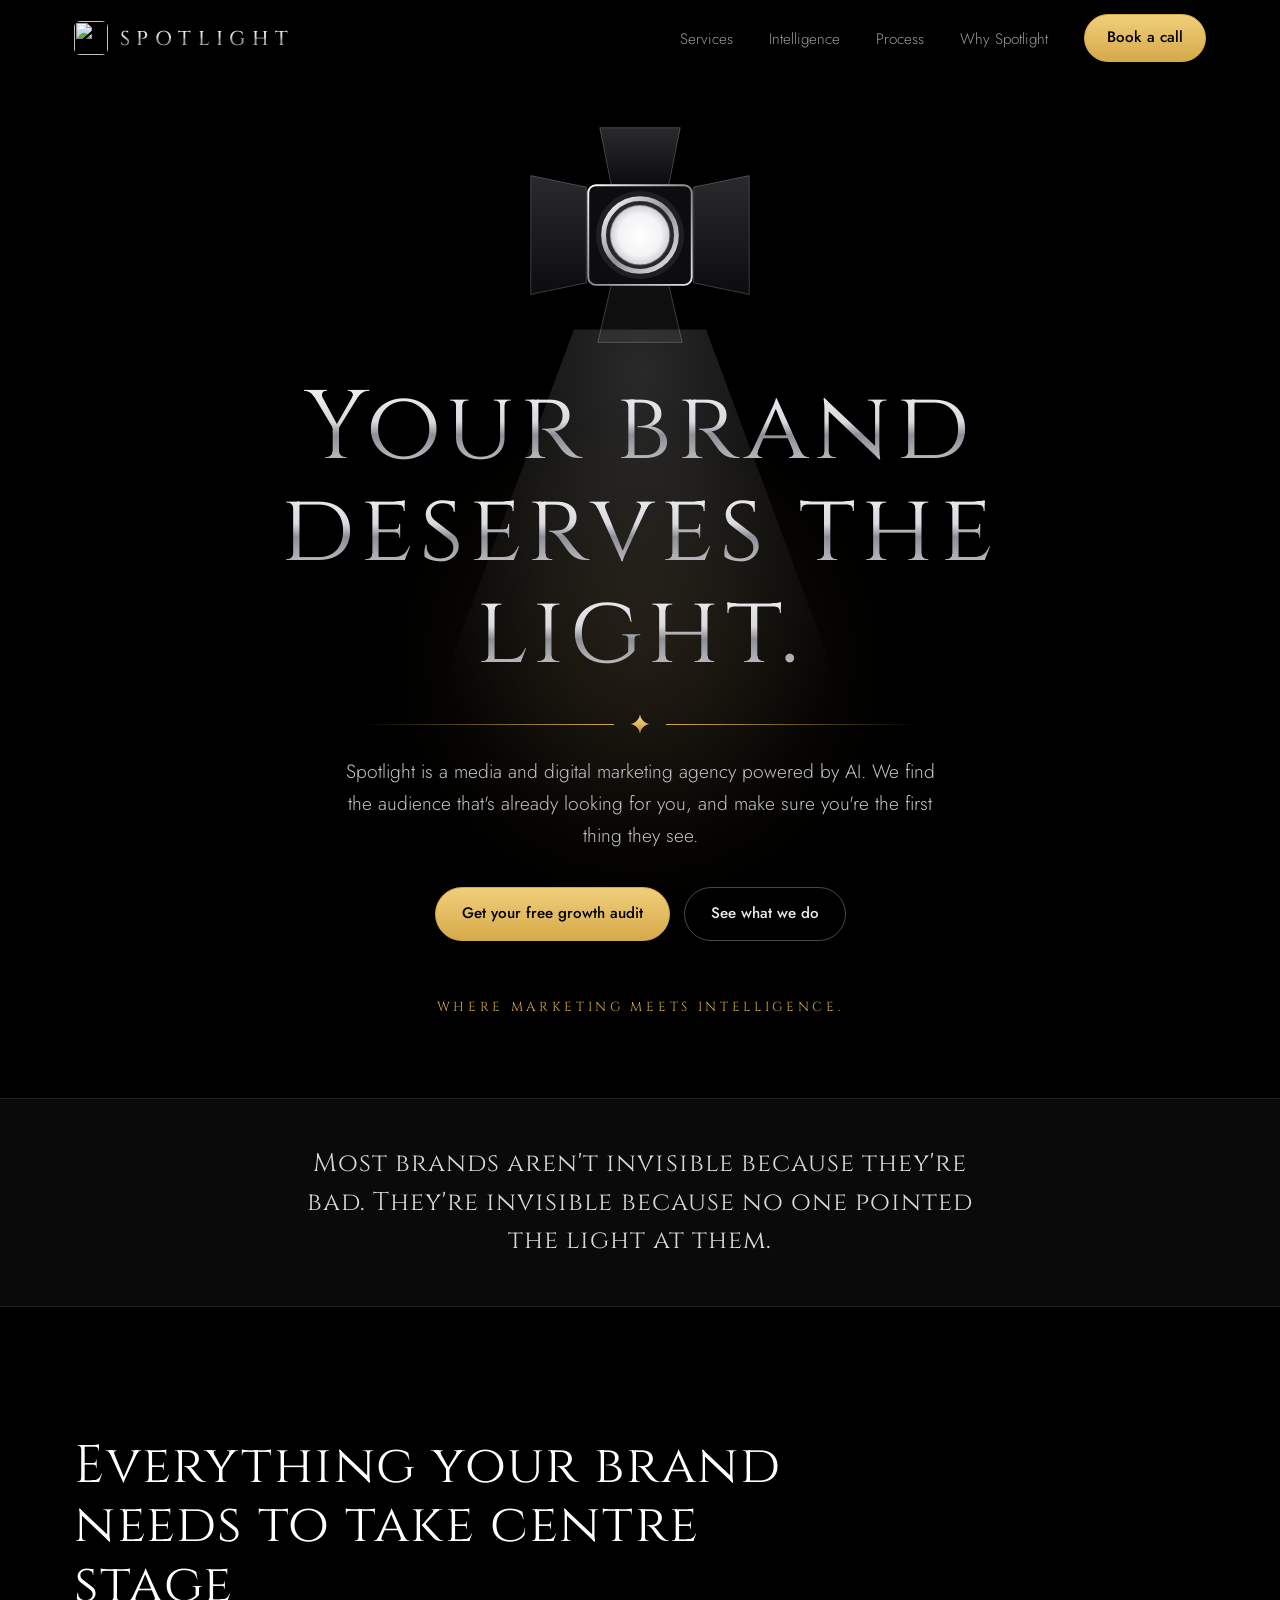
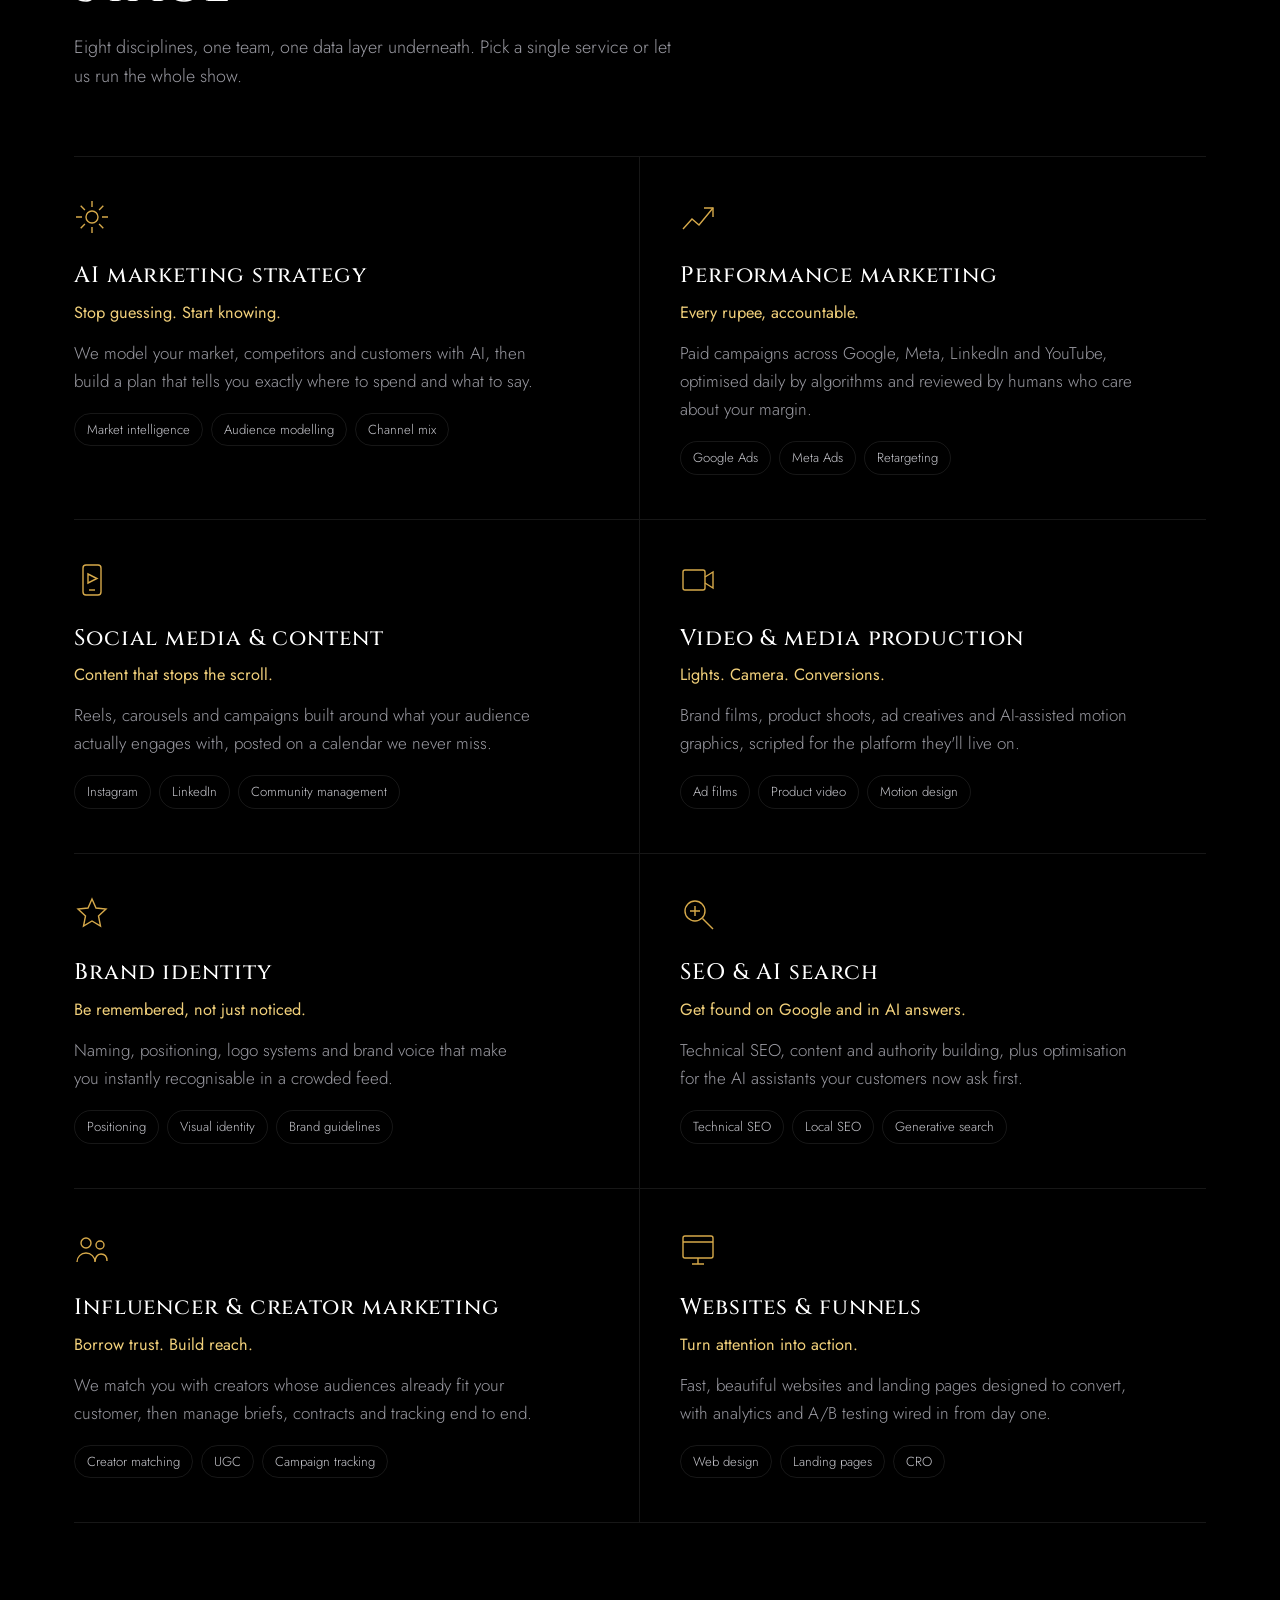
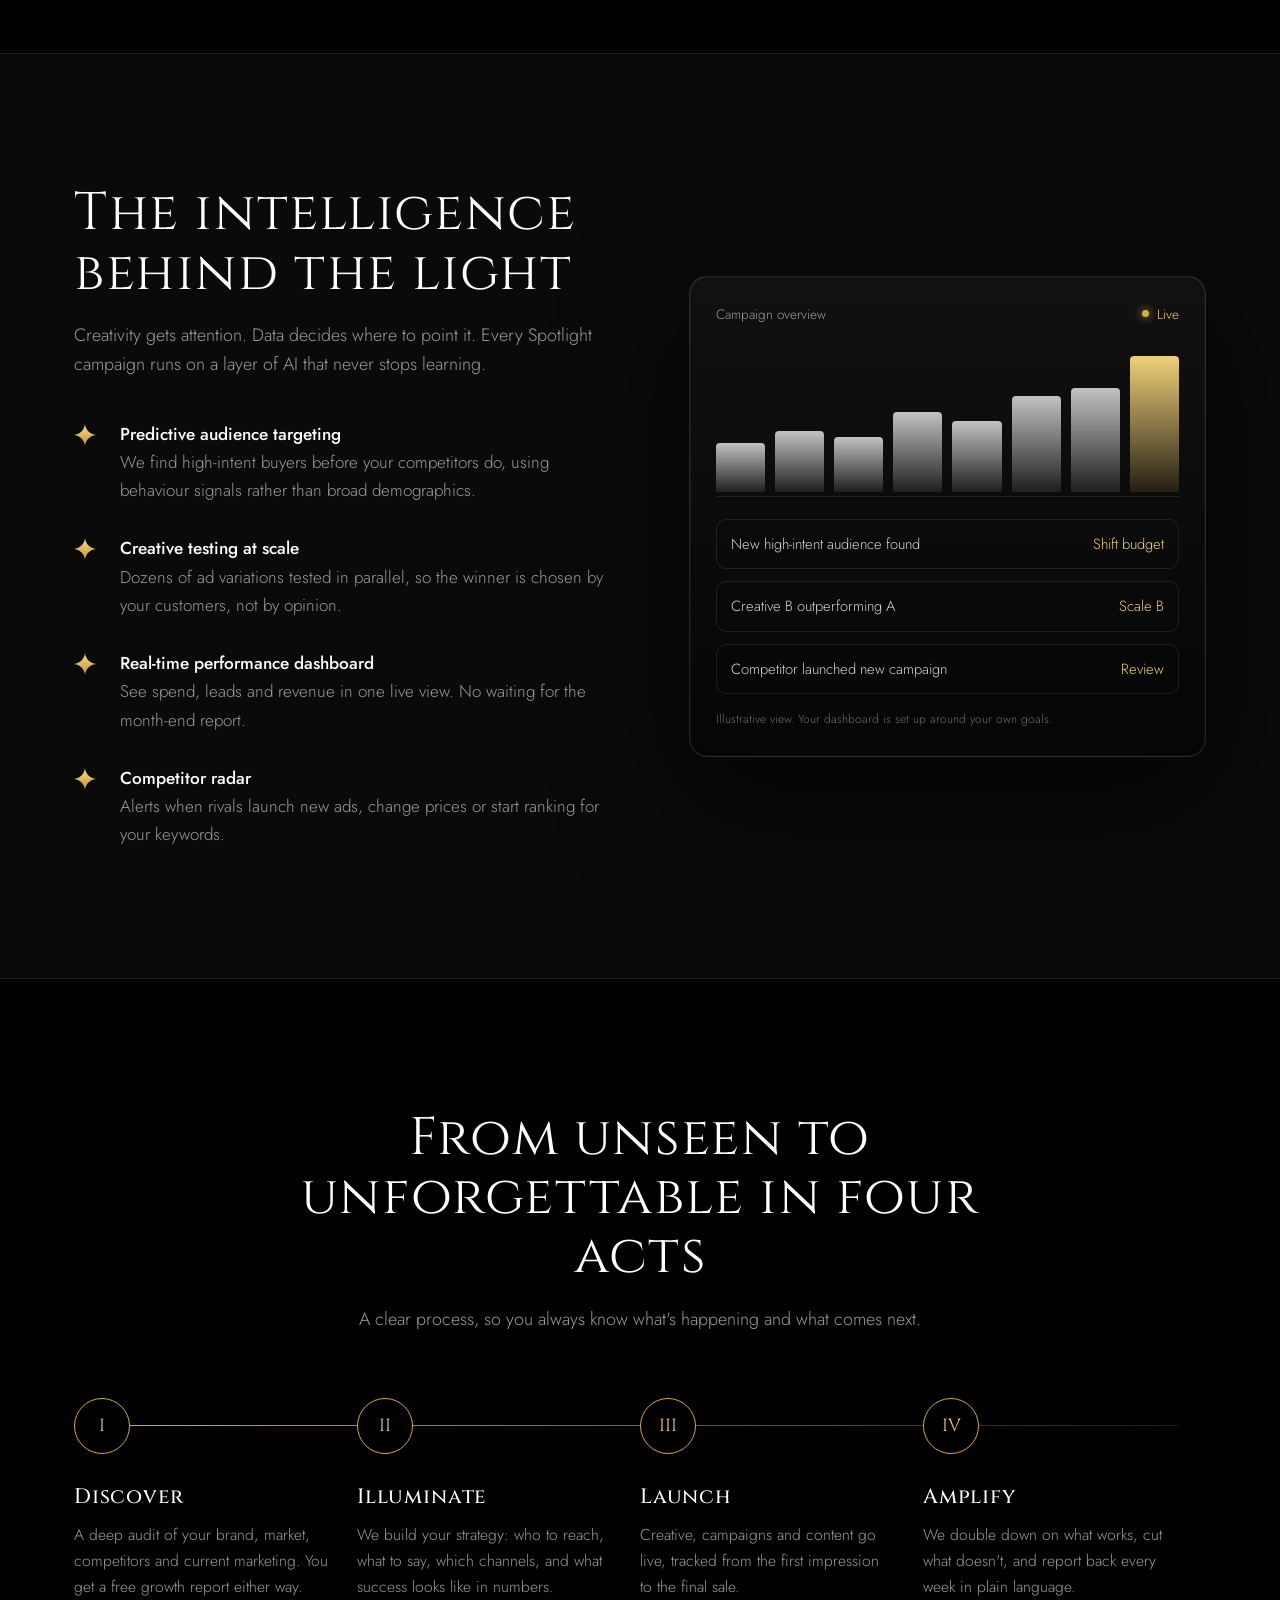
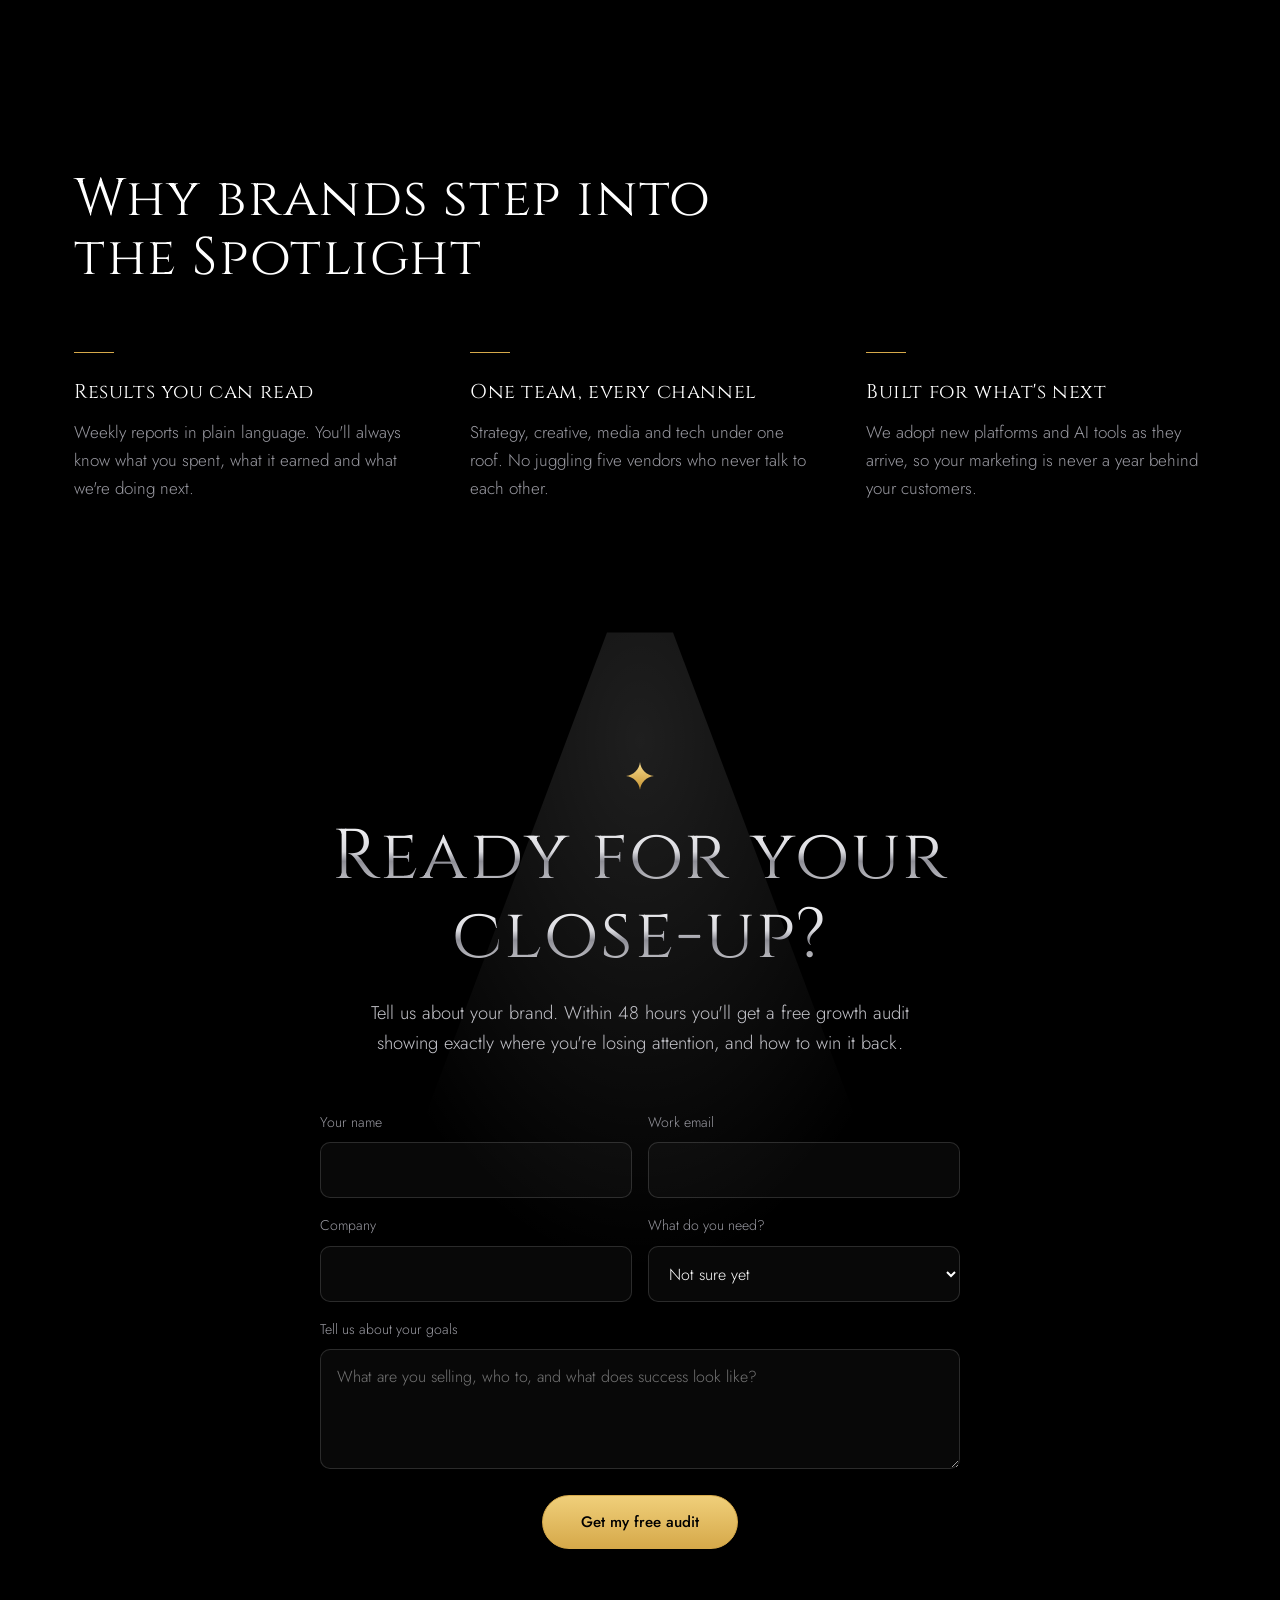
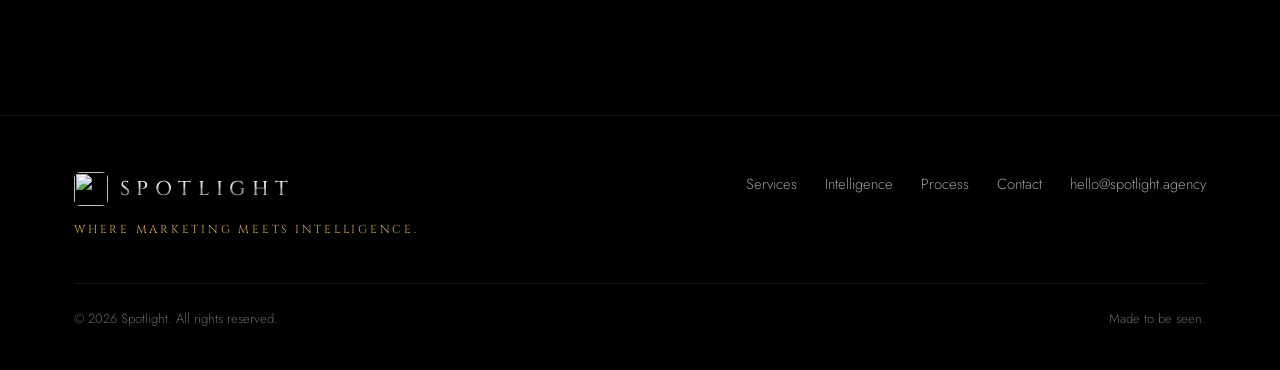
==== commit e95434ef: "Add files via upload" ====
--- a/index.html
+++ b/index.html
@@ -3,588 +3,503 @@
 <head>
 <meta charset="utf-8">
 <meta name="viewport" content="width=device-width, initial-scale=1">
-<title>Spotlight — Futuristic Media &amp; Marketing Agency</title>
-<meta name="description" content="Spotlight is a futuristic media marketing agency — digital marketing, PR, creative production, influencer partnerships and AI-accelerated content, engineered for outcomes.">
-<meta name="keywords" content="media marketing agency, digital marketing agency, PR agency, creative production studio, influencer marketing agency, AI marketing automation, Spotlight agency">
-<meta name="robots" content="index, follow, max-image-preview:large, max-snippet:-1, max-video-preview:-1">
-<meta name="author" content="Spotlight">
-<meta name="generator" content="Spotlight static site">
-<meta name="theme-color" content="#fdfbf6">
-<meta http-equiv="Content-Security-Policy" content="upgrade-insecure-requests">
-<link rel="canonical" href="https://spotlight.agency/">
-
-<!-- Favicons -->
-<link rel="icon" type="image/png" sizes="32x32" href="favicon-32.png">
-<link rel="icon" type="image/png" sizes="512x512" href="favicon-512.png">
-<link rel="apple-touch-icon" sizes="180x180" href="favicon-180.png">
-
-<!-- Open Graph / Twitter -->
-<meta property="og:type" content="website">
-<meta property="og:url" content="https://spotlight.agency/">
-<meta property="og:site_name" content="Spotlight">
+<title>Spotlight — Where Marketing Meets Intelligence</title>
+<meta name="description" content="Spotlight is a futuristic media and digital marketing agency. AI-led strategy, performance marketing, content, and brand — built to put your business in the light.">
 <meta property="og:title" content="Spotlight — Where Marketing Meets Intelligence">
-<meta property="og:description" content="A futuristic media marketing agency: digital marketing, PR, creative production, influencer partnerships, and AI-accelerated content — engineered for outcomes.">
-<meta property="og:image" content="https://spotlight.agency/logo-full.png">
-<meta property="og:image:width" content="1254">
-<meta property="og:image:height" content="1254">
-<meta property="og:image:alt" content="Spotlight — where marketing meets intelligence">
-<meta property="og:locale" content="en_US">
-<meta name="twitter:card" content="summary">
-<meta name="twitter:title" content="Spotlight — Where Marketing Meets Intelligence">
-<meta name="twitter:description" content="A futuristic media marketing agency engineered for outcomes: digital marketing, PR, creative, influencer, and AI-accelerated content.">
-<meta name="twitter:image" content="https://spotlight.agency/logo-full.png">
-
+<meta property="og:description" content="AI-led strategy, performance marketing, content and brand for businesses ready to be seen.">
+<meta name="theme-color" content="#000000">
+<link rel="icon" type="image/png" sizes="32x32" href="/favicon-32.png">
+<link rel="apple-touch-icon" href="/favicon-180.png">
+<meta property="og:image" content="/logo-full.png">
+<meta name="twitter:card" content="summary_large_image">
 <link rel="preconnect" href="https://fonts.googleapis.com">
-<link href="https://fonts.googleapis.com/css2?family=Playfair+Display:ital,wght@0,500;0,600;0,700;0,800;0,900;1,600;1,700&family=Manrope:wght@400;500;600;700;800&display=swap" rel="stylesheet">
-<link rel="stylesheet" href="style.css">
-
-<!--
-  Analytics placeholder — loaded only after a visitor accepts analytics cookies (see main.js loadAnalytics()).
-  Swap in your real GA4 / Plausible / Meta Pixel snippet here, e.g.:
-
-  <script async src="https://www.googletagmanager.com/gtag/js?id=G-XXXXXXX"></script>
-  <script>
-    window.dataLayer = window.dataLayer || [];
-    function gtag(){dataLayer.push(arguments);}
-    gtag('js', new Date());
-    gtag('config', 'G-XXXXXXX');
-  </script>
-
-  For Meta Ads conversion tracking, add the Meta Pixel base code + Conversions API here too.
--->
-
-<script type="application/ld+json">
-{
-  "@context": "https://schema.org",
-  "@graph": [
-    {
-      "@type": "MarketingAgency",
-      "@id": "https://spotlight.agency/#organization",
-      "name": "Spotlight",
-      "alternateName": "Spotlight Agency",
-      "slogan": "Where Marketing Meets Intelligence",
-      "url": "https://spotlight.agency",
-      "logo": {
-        "@type": "ImageObject",
-        "url": "https://spotlight.agency/logo-full.png",
-        "width": 1254,
-        "height": 1254
-      },
-      "image": "https://spotlight.agency/logo-full.png",
-      "description": "Spotlight is a futuristic media marketing agency offering digital marketing, PR, creative production, influencer marketing, brand strategy, and AI-accelerated content automation.",
-      "email": "hello@spotlight.agency",
-      "knowsAbout": ["Digital Marketing", "Public Relations", "Creative Production", "Influencer Marketing", "Brand Strategy", "Content Automation", "SEO", "Answer Engine Optimization", "Generative Engine Optimization"],
-      "makesOffer": [
-        { "@type": "Offer", "itemOffered": { "@type": "Service", "name": "Digital Marketing", "description": "Full-funnel campaigns across Meta and Google Ads, AI-assisted content calendars, and always-on performance dashboards." } },
-        { "@type": "Offer", "itemOffered": { "@type": "Service", "name": "Public Relations", "description": "Coverage and sentiment monitoring, journalist-beat matching, and human-led media relationships." } },
-        { "@type": "Offer", "itemOffered": { "@type": "Service", "name": "Creative Production", "description": "Multi-format asset resizing, AI-assisted rough cuts, and templated design systems." } },
-        { "@type": "Offer", "itemOffered": { "@type": "Service", "name": "Influencer Marketing", "description": "Data-backed creator discovery, deliverable tracking, and performance-linked partnership reporting." } },
-        { "@type": "Offer", "itemOffered": { "@type": "Service", "name": "Brand Strategy", "description": "Positioning, brand voice guides, and identity systems built for every channel." } },
-        { "@type": "Offer", "itemOffered": { "@type": "Service", "name": "Content & Automation", "description": "Agentic AI and n8n-driven pipelines for Blog, News and Events, gated behind human approval." } }
-      ]
-    },
-    {
-      "@type": "WebSite",
-      "@id": "https://spotlight.agency/#website",
-      "url": "https://spotlight.agency",
-      "name": "Spotlight",
-      "publisher": { "@id": "https://spotlight.agency/#organization" },
-      "inLanguage": "en"
-    },
-    {
-      "@type": "FAQPage",
-      "@id": "https://spotlight.agency/#faq",
-      "mainEntity": [
-        {
-          "@type": "Question",
-          "name": "What does Spotlight do?",
-          "acceptedAnswer": { "@type": "Answer", "text": "Spotlight is a full-spectrum media marketing agency. We run digital marketing (Meta & Google Ads), public relations, creative production, influencer marketing, brand strategy, and AI-accelerated content automation for Blog, News and Events — all from one strategic core." }
-        },
-        {
-          "@type": "Question",
-          "name": "Is Spotlight's AI-generated content reviewed by a human before it publishes?",
-          "acceptedAnswer": { "@type": "Answer", "text": "Yes, always. Spotlight uses agentic AI and automation tooling to draft calendars, copy, and content at speed, but nothing publishes without a human approval click. This guardrail applies to every client- and brand-facing deliverable." }
-        },
-        {
-          "@type": "Question",
-          "name": "Does Spotlight manage Meta and Google Ads campaigns?",
-          "acceptedAnswer": { "@type": "Answer", "text": "Yes. Spotlight's Digital Marketing service covers Meta and Google Ads strategy, setup, and budget pacing, backed by always-on performance dashboards." }
-        },
-        {
-          "@type": "Question",
-          "name": "Can Spotlight automate a brand's Blog, News, and Events content?",
-          "acceptedAnswer": { "@type": "Answer", "text": "Yes. Spotlight's Content & Automation service uses agentic AI and n8n pipelines to draft, queue, and route Blog, News, and Event content for human approval, structured for SEO, AEO, and GEO from day one." }
-        },
-        {
-          "@type": "Question",
-          "name": "What makes Spotlight different from a traditional marketing agency?",
-          "acceptedAnswer": { "@type": "Answer", "text": "Spotlight pairs sharp human strategy with AI-accelerated execution across six disciplines under one intelligence layer, rather than treating each channel as a separate vendor relationship — with a human-approval gate on every AI-assisted output." }
-        }
-      ]
-    }
-  ]
+<link rel="preconnect" href="https://fonts.gstatic.com" crossorigin>
+<link href="https://fonts.googleapis.com/css2?family=Cinzel:wght@400;500;600&family=Jost:wght@300;400;500&display=swap" rel="stylesheet">
+<style>
+:root{
+  --black:#000;
+  --stage:#0a0a0a;
+  --line:rgba(255,255,255,.09);
+  --silver:#e9e9ec;
+  --mist:#9a9aa2;
+  --gold:#d6a94a;
+  --gold-soft:#f0cf7a;
+  --display:"Cinzel", "Trajan Pro", Georgia, serif;
+  --body:"Jost", system-ui, sans-serif;
+  --max:1180px;
 }
-</script>
+*{box-sizing:border-box;margin:0;padding:0}
+html{scroll-behavior:smooth}
+body{background:var(--black);color:var(--silver);font-family:var(--body);font-weight:300;font-size:1.0625rem;line-height:1.65;-webkit-font-smoothing:antialiased;overflow-x:hidden}
+img,svg{display:block}
+a{color:inherit;text-decoration:none}
+:focus-visible{outline:2px solid var(--gold);outline-offset:3px;border-radius:2px}
+.wrap{max-width:var(--max);margin:0 auto;padding:0 24px}
+
+/* silver wordmark treatment, matching the logo */
+.silver{background:linear-gradient(180deg,#fff 0%,#d9d9de 45%,#8e8e96 55%,#f2f2f4 100%);-webkit-background-clip:text;background-clip:text;color:transparent}
+.gold{color:var(--gold)}
+h1 .silver,h2 .silver{-webkit-box-decoration-break:clone;box-decoration-break:clone}
+
+/* ---------- Nav ---------- */
+header{position:fixed;inset:0 0 auto 0;z-index:50;transition:background .3s,border-color .3s;border-bottom:1px solid transparent}
+header.scrolled{background:rgba(0,0,0,.82);backdrop-filter:blur(12px);-webkit-backdrop-filter:blur(12px);border-color:var(--line)}
+.nav{display:flex;align-items:center;justify-content:space-between;height:76px}
+.brand{display:flex;align-items:center;gap:12px}
+.brand svg,.brand img{width:34px;height:34px;border-radius:6px}
+.brand span{font-family:var(--display);font-weight:500;font-size:1.25rem;letter-spacing:.32em}
+.links{display:flex;align-items:center;gap:36px;list-style:none}
+.links a{font-size:.95rem;color:var(--mist);transition:color .2s}
+.links a:hover{color:#fff}
+.btn{display:inline-flex;align-items:center;justify-content:center;gap:10px;font-family:var(--body);font-weight:500;font-size:.95rem;padding:13px 26px;border-radius:999px;border:1px solid var(--gold);color:#000;background:linear-gradient(180deg,var(--gold-soft),var(--gold));cursor:pointer;transition:filter .2s, box-shadow .2s}
+.btn:hover{filter:brightness(1.08);box-shadow:0 0 28px rgba(214,169,74,.35)}
+.btn.ghost{background:transparent;color:var(--silver);border-color:rgba(255,255,255,.28)}
+.btn.ghost:hover{border-color:#fff;box-shadow:none}
+.links .btn{color:#000;padding:10px 22px}
+.menu-toggle{display:none;background:none;border:0;color:#fff;cursor:pointer;padding:8px}
+.menu-toggle svg{width:26px;height:26px}
+
+/* ---------- Hero ---------- */
+.hero{position:relative;min-height:100vh;min-height:100svh;display:flex;flex-direction:column;align-items:center;justify-content:center;text-align:center;padding:120px 24px 80px;overflow:hidden;isolation:isolate}
+.lamp{width:min(230px,46vw);position:relative;z-index:2}
+.beam{position:absolute;left:50%;top:0;width:min(1100px,190vw);height:100%;transform:translateX(-50%);z-index:-1;pointer-events:none;
+  background:radial-gradient(ellipse 34% 62% at 50% 34%,rgba(255,255,255,.16),rgba(255,255,255,.05) 45%,transparent 72%);
+  clip-path:polygon(44% 30%,56% 30%,82% 100%,18% 100%)}
+.cursor-light{position:absolute;inset:0;z-index:-1;pointer-events:none;background:radial-gradient(420px circle at var(--x,50%) var(--y,60%),rgba(214,169,74,.10),transparent 60%);transition:opacity .4s}
+.hero h1{font-family:var(--display);font-weight:400;font-size:clamp(2.6rem,7.6vw,6.2rem);line-height:1.05;letter-spacing:.06em;margin-top:28px;max-width:16ch}
+.divider{display:flex;align-items:center;gap:16px;width:min(560px,80vw);margin:30px auto 22px}
+.divider::before,.divider::after{content:"";flex:1;height:1px;background:linear-gradient(90deg,transparent,var(--gold))}
+.divider::after{background:linear-gradient(90deg,var(--gold),transparent)}
+.star{width:20px;height:20px;flex:none}
+.hero p.lead{max-width:56ch;color:#c4c4ca;font-size:clamp(1.05rem,1.6vw,1.2rem)}
+.hero .ctas{display:flex;gap:14px;flex-wrap:wrap;justify-content:center;margin-top:36px}
+.tagline{font-family:var(--display);letter-spacing:.28em;font-size:.82rem;color:var(--gold);margin-top:56px}
+
+/* hero load sequence: the light switches on */
+@media (prefers-reduced-motion:no-preference){
+  .lens-glow{animation:ignite 1.6s .2s both}
+  .beam{animation:beamOn 1.8s .5s both}
+  .hero h1,.hero .divider,.hero p.lead,.hero .ctas{animation:rise 1s both}
+  .hero h1{animation-delay:1s}.hero .divider{animation-delay:1.2s}.hero p.lead{animation-delay:1.35s}.hero .ctas{animation-delay:1.5s}
+  @keyframes ignite{0%,30%{opacity:0}40%{opacity:.6}48%{opacity:.15}60%,100%{opacity:1}}
+  @keyframes beamOn{0%,35%{opacity:0}100%{opacity:1}}
+  @keyframes rise{from{opacity:0;transform:translateY(14px)}to{opacity:1;transform:none}}
+}
+
+/* ---------- Sections ---------- */
+section{position:relative}
+.block{padding:130px 0}
+.head{max-width:720px;margin-bottom:64px}
+.head.center{margin-left:auto;margin-right:auto;text-align:center}
+h2{font-family:var(--display);font-weight:400;font-size:clamp(2rem,4.4vw,3.3rem);line-height:1.12;letter-spacing:.03em;color:#fff}
+.head p{color:var(--mist);margin-top:18px;font-size:1.12rem;max-width:60ch}
+.head.center p{margin-left:auto;margin-right:auto}
+
+/* manifesto strip */
+.strip{border-top:1px solid var(--line);border-bottom:1px solid var(--line);padding:46px 0;background:var(--stage)}
+.strip p{font-family:var(--display);font-size:clamp(1.15rem,2.4vw,1.6rem);text-align:center;letter-spacing:.04em;color:#d8d8dc;max-width:46ch;margin:0 auto;line-height:1.5}
+
+/* services: a lit index, not a card grid */
+.services{display:grid;grid-template-columns:repeat(2,1fr);border-top:1px solid var(--line)}
+.svc{position:relative;padding:42px 40px 44px 0;border-bottom:1px solid var(--line)}
+.svc:nth-child(odd){border-right:1px solid var(--line)}
+.svc:nth-child(even){padding-left:40px;padding-right:0}
+.svc .ico{width:36px;height:36px;color:var(--gold);margin-bottom:22px}
+.svc h3{font-family:var(--display);font-weight:500;font-size:1.4rem;letter-spacing:.04em;color:#fff}
+.svc .hook{color:var(--gold-soft);font-size:1.02rem;margin:6px 0 12px;font-weight:400}
+.svc p{color:var(--mist);max-width:46ch}
+.svc ul{list-style:none;display:flex;flex-wrap:wrap;gap:8px;margin-top:18px}
+.svc li{font-size:.82rem;color:#c8c8ce;border:1px solid var(--line);padding:5px 12px;border-radius:999px}
+.svc::before{content:"";position:absolute;inset:0;background:radial-gradient(500px circle at 30% 0%,rgba(255,255,255,.05),transparent 60%);opacity:0;transition:opacity .35s;pointer-events:none}
+.svc:hover::before{opacity:1}
+
+/* intelligence / features */
+.intel{background:var(--stage);border-top:1px solid var(--line);border-bottom:1px solid var(--line);overflow:hidden}
+.intel-grid{display:grid;grid-template-columns:1.05fr 1fr;gap:72px;align-items:center}
+.feat{list-style:none;display:grid;gap:30px;margin-top:8px}
+.feat li{display:grid;grid-template-columns:28px 1fr;gap:18px}
+.feat svg{width:22px;height:22px;margin-top:4px}
+.feat strong{display:block;font-weight:500;color:#fff;font-size:1.08rem}
+.feat span{color:var(--mist)}
+.console{border:1px solid rgba(255,255,255,.12);border-radius:18px;background:linear-gradient(180deg,#111,#050505);padding:26px;box-shadow:0 40px 120px rgba(0,0,0,.8),0 0 0 1px rgba(214,169,74,.06) inset}
+.console-top{display:flex;justify-content:space-between;align-items:center;font-size:.85rem;color:var(--mist);margin-bottom:22px}
+.live{display:inline-flex;align-items:center;gap:8px;color:var(--gold-soft)}
+.live i{width:7px;height:7px;border-radius:50%;background:var(--gold);box-shadow:0 0 10px var(--gold)}
+.bars{display:flex;align-items:flex-end;gap:10px;height:150px;padding-bottom:4px;border-bottom:1px solid var(--line)}
+.bars div{flex:1;border-radius:4px 4px 0 0;background:linear-gradient(180deg,rgba(255,255,255,.75),rgba(255,255,255,.08))}
+.bars div.hi{background:linear-gradient(180deg,var(--gold-soft),rgba(214,169,74,.12))}
+.signals{display:grid;gap:12px;margin-top:22px}
+.signal{display:flex;justify-content:space-between;gap:16px;font-size:.92rem;padding:12px 14px;border:1px solid var(--line);border-radius:10px;color:#d4d4d8}
+.signal em{font-style:normal;color:var(--gold-soft);white-space:nowrap}
+.console small{display:block;color:#6d6d74;font-size:.75rem;margin-top:16px}
+
+/* process: a real sequence, so it's numbered */
+.steps{display:grid;grid-template-columns:repeat(4,1fr);gap:0;counter-reset:step;position:relative}
+.steps::before{content:"";position:absolute;top:27px;left:28px;right:28px;height:1px;background:linear-gradient(90deg,var(--gold),rgba(214,169,74,.15))}
+.step{position:relative;padding-right:28px}
+.step .n{width:56px;height:56px;border-radius:50%;display:grid;place-items:center;border:1px solid var(--gold);background:#000;font-family:var(--display);color:var(--gold-soft);font-size:1.1rem;position:relative}
+.step h3{font-family:var(--display);font-weight:500;font-size:1.3rem;margin:26px 0 8px;color:#fff;letter-spacing:.04em}
+.step p{color:var(--mist);font-size:.98rem}
+
+/* why */
+.why{display:grid;grid-template-columns:repeat(3,1fr);gap:56px}
+.why h3{font-family:var(--display);font-weight:400;font-size:1.25rem;color:#fff;margin-bottom:10px;letter-spacing:.03em}
+.why p{color:var(--mist)}
+.why .rule{width:40px;height:1px;background:var(--gold);margin-bottom:22px}
+
+/* CTA + contact */
+.finale{text-align:center;overflow:hidden;isolation:isolate}
+.finale .beam{clip-path:polygon(47% 0,53% 0,90% 100%,10% 100%);background:radial-gradient(ellipse 40% 70% at 50% 10%,rgba(255,255,255,.12),transparent 70%);animation:none}
+.finale h2{font-size:clamp(2.2rem,5.6vw,4.4rem);max-width:18ch;margin:0 auto}
+.finale > .wrap > p{color:#c4c4ca;max-width:52ch;margin:22px auto 0;font-size:1.15rem}
+form{max-width:640px;margin:52px auto 0;display:grid;grid-template-columns:1fr 1fr;gap:16px;text-align:left}
+label{display:grid;gap:8px;font-size:.88rem;color:var(--mist)}
+label.full{grid-column:1/-1}
+input,select,textarea{font:inherit;font-size:1rem;color:#fff;background:rgba(255,255,255,.03);border:1px solid rgba(255,255,255,.14);border-radius:10px;padding:14px 16px;transition:border-color .2s}
+input:focus,select:focus,textarea:focus{outline:none;border-color:var(--gold)}
+select option{background:#111}
+textarea{min-height:120px;resize:vertical}
+form .btn{grid-column:1/-1;justify-self:center;margin-top:10px;padding:15px 38px}
+.form-note{grid-column:1/-1;text-align:center;font-size:.88rem;color:var(--mist);min-height:1.4em}
+
+footer{border-top:1px solid var(--line);padding:56px 0 40px;color:var(--mist);font-size:.92rem}
+.foot{display:flex;justify-content:space-between;align-items:flex-start;gap:40px;flex-wrap:wrap}
+.foot .tag{font-family:var(--display);letter-spacing:.24em;font-size:.72rem;color:var(--gold);margin-top:14px}
+.foot nav{display:flex;gap:28px;flex-wrap:wrap}
+.foot nav a:hover{color:#fff}
+.copy{margin-top:44px;padding-top:24px;border-top:1px solid var(--line);font-size:.82rem;color:#66666d;display:flex;justify-content:space-between;gap:16px;flex-wrap:wrap}
+
+/* ---------- Responsive ---------- */
+@media (max-width:960px){
+  .intel-grid{grid-template-columns:1fr;gap:56px}
+  .steps{grid-template-columns:1fr 1fr;gap:48px 0}
+  .steps::before{display:none}
+  .why{grid-template-columns:1fr;gap:40px}
+}
+@media (max-width:820px){
+  .menu-toggle{display:block}
+  .links{position:fixed;top:76px;left:0;right:0;flex-direction:column;align-items:flex-start;gap:0;background:rgba(0,0,0,.96);border-bottom:1px solid var(--line);padding:8px 24px 24px;display:none}
+  .links.open{display:flex}
+  .links li{width:100%}
+  .links a{display:block;padding:14px 0;font-size:1.05rem;border-bottom:1px solid var(--line)}
+  .links .btn{margin-top:18px;border-bottom:1px solid var(--gold);display:inline-flex}
+  header.menu-open{background:rgba(0,0,0,.96)}
+  .services{grid-template-columns:1fr}
+  .svc,.svc:nth-child(even){padding:36px 0;border-right:0}
+  .block{padding:96px 0}
+}
+@media (max-width:560px){
+  .steps{grid-template-columns:1fr}
+  form{grid-template-columns:1fr}
+  .brand span{font-size:1.05rem;letter-spacing:.26em}
+  .tagline{font-size:.66rem;letter-spacing:.18em}
+}
+@media (prefers-reduced-motion:reduce){html{scroll-behavior:auto}.cursor-light{display:none}}
+</style>
 </head>
 <body>
 
-<!-- NAV -->
-<header class="nav">
-  <div class="nav-inner">
-    <a href="#top" class="brand" aria-label="Spotlight home">
-      <span class="brand-badge"><img src="logo-mark.png" alt=""></span>
-      <span>
-        <span class="brand-name">SPOTLIGHT</span>
-        <span class="brand-tag">Marketing meets intelligence</span>
-      </span>
+<!-- Reusable SVG symbols -->
+<svg width="0" height="0" style="position:absolute" aria-hidden="true">
+  <defs>
+    <radialGradient id="lensG" cx="50%" cy="50%" r="50%">
+      <stop offset="0" stop-color="#fff"/><stop offset=".7" stop-color="#f4f4f6"/><stop offset="1" stop-color="#cfcfd4"/>
+    </radialGradient>
+    <linearGradient id="flapG" x1="0" y1="0" x2="0" y2="1">
+      <stop offset="0" stop-color="#2a2a2e"/><stop offset="1" stop-color="#0c0c0e"/>
+    </linearGradient>
+    <linearGradient id="rimG" x1="0" y1="0" x2="1" y2="1">
+      <stop offset="0" stop-color="#fff"/><stop offset=".5" stop-color="#8a8a92"/><stop offset="1" stop-color="#e6e6ea"/>
+    </linearGradient>
+    <linearGradient id="goldG" x1="0" y1="0" x2="0" y2="1">
+      <stop offset="0" stop-color="#f7dc8f"/><stop offset="1" stop-color="#c6922f"/>
+    </linearGradient>
+    <symbol id="star" viewBox="0 0 24 24"><path fill="url(#goldG)" d="M12 0c.6 6.4 5.6 11.4 12 12-6.4.6-11.4 5.6-12 12-.6-6.4-5.6-11.4-12-12C6.4 11.4 11.4 6.4 12 0z"/></symbol>
+    <symbol id="lamp" viewBox="0 0 240 240">
+      <!-- barn doors -->
+      <path d="M78 8h84l-12 60H90z" fill="url(#flapG)" stroke="rgba(255,255,255,.22)"/>
+      <path d="M6 58l58 12v100L6 182z" fill="url(#flapG)" stroke="rgba(255,255,255,.22)"/>
+      <path d="M234 58l-58 12v100l58 12z" fill="url(#flapG)" stroke="rgba(255,255,255,.22)"/>
+      <path d="M90 172h60l14 60H76z" fill="rgba(255,255,255,.06)" stroke="rgba(255,255,255,.22)"/>
+      <!-- housing -->
+      <rect x="66" y="68" width="108" height="104" rx="8" fill="#0d0d0f" stroke="url(#rimG)" stroke-width="2"/>
+      <circle cx="120" cy="120" r="38" fill="#161618" stroke="url(#rimG)" stroke-width="5"/>
+      <circle class="lens-glow" cx="120" cy="120" r="31" fill="url(#lensG)"/>
+      <circle class="lens-glow" cx="120" cy="120" r="46" fill="rgba(255,255,255,.08)"/>
+    </symbol>
+  </defs>
+</svg>
+
+<header id="top">
+  <div class="wrap nav">
+    <a href="#hero" class="brand" aria-label="Spotlight home">
+      <img src="/favicon-180.png" alt="" width="34" height="34">
+      <span class="silver">SPOTLIGHT</span>
     </a>
-    <nav class="nav-links">
-      <a class="nav-link" href="#services">Services</a>
-      <a class="nav-link" href="#approach">Approach</a>
-      <a class="nav-link" href="#work">Work</a>
-      <a class="nav-link" href="#editorial">Blog / News / Events</a>
-      <a class="nav-link" href="#contact">Contact</a>
-    </nav>
-    <a href="#contact" class="btn-dark nav-cta" style="padding:12px 24px;">
-      Start a project
-      <svg width="14" height="14" viewBox="0 0 24 24" fill="none" stroke="currentColor" stroke-width="2.4" stroke-linecap="round"><path d="M7 17L17 7M9 7h8v8"/></svg>
-    </a>
-    <button class="nav-toggle" id="navToggle" aria-label="Toggle menu" aria-expanded="false">
-      <svg width="18" height="18" viewBox="0 0 24 24" fill="none" stroke="currentColor" stroke-width="2.2" stroke-linecap="round"><path d="M4 7h16M4 12h16M4 17h16"/></svg>
+    <button class="menu-toggle" aria-label="Open menu" aria-expanded="false" aria-controls="menu">
+      <svg viewBox="0 0 24 24" fill="none" stroke="currentColor" stroke-width="1.5"><path d="M3 7h18M3 12h18M3 17h18"/></svg>
     </button>
-  </div>
-  <div class="nav-mobile" id="navMobile">
-    <a class="nav-link" href="#services">Services</a>
-    <a class="nav-link" href="#approach">Approach</a>
-    <a class="nav-link" href="#work">Work</a>
-    <a class="nav-link" href="#editorial">Blog / News / Events</a>
-    <a class="nav-link" href="#contact">Contact</a>
-    <a href="#contact" class="btn-dark" style="width:fit-content;">Start a project</a>
+    <ul class="links" id="menu">
+      <li><a href="#services">Services</a></li>
+      <li><a href="#intelligence">Intelligence</a></li>
+      <li><a href="#process">Process</a></li>
+      <li><a href="#why">Why Spotlight</a></li>
+      <li><a href="#contact" class="btn">Book a call</a></li>
+    </ul>
   </div>
 </header>
 
-<!-- HERO -->
-<section class="hero" id="top">
-  <div class="blob" style="width:460px;height:460px;background:var(--blush);top:-140px;left:-140px;animation:floatA 11s ease-in-out infinite;"></div>
-  <div class="blob" style="width:420px;height:420px;background:var(--lavender);top:-60px;right:-120px;animation:floatB 13s ease-in-out infinite;"></div>
-  <div class="blob" style="width:360px;height:360px;background:var(--mint);bottom:-40px;left:38%;animation:floatC 9s ease-in-out infinite;"></div>
-  <div class="hero-glow" id="heroGlow"></div>
-  <canvas class="hero-canvas" id="heroCanvas" aria-hidden="true"></canvas>
-
-  <svg class="sparkle spin-slow" style="top:120px;left:12%;" width="22" height="22" viewBox="0 0 24 24" fill="var(--gold-bright)"><path d="M12 2l1.8 5.6L19 9.4l-5.2 1.8L12 17l-1.8-5.8L5 9.4l5.2-1.8z"/></svg>
-  <svg class="sparkle" style="top:260px;right:14%;animation-delay:.8s;" width="16" height="16" viewBox="0 0 24 24" fill="var(--lavender-vivid)"><path d="M12 2l1.8 5.6L19 9.4l-5.2 1.8L12 17l-1.8-5.8L5 9.4l5.2-1.8z"/></svg>
-  <svg class="sparkle" style="bottom:60px;left:20%;animation-delay:1.6s;" width="14" height="14" viewBox="0 0 24 24" fill="var(--mint-vivid)"><path d="M12 2l1.8 5.6L19 9.4l-5.2 1.8L12 17l-1.8-5.8L5 9.4l5.2-1.8z"/></svg>
-
-  <div class="hero-inner">
-    <div class="chip rise-1">
-      <svg class="spin-slow" width="14" height="14" viewBox="0 0 24 24" fill="var(--gold)"><path d="M12 2l2.2 6.8H21l-5.6 4.1 2.1 6.9L12 15.9l-5.5 3.9 2.1-6.9L3 8.8h6.8z"/></svg>
-      Futuristic media &amp; marketing, engineered
-    </div>
-
-    <h1 class="rise-2">Marketing that thinks,<br><span class="serif-i shimmer-text">creates</span>, and compounds.</h1>
-
-    <p class="lead rise-3">Spotlight is a full-spectrum media marketing studio — where sharp human strategy meets AI-accelerated execution across digital, PR, creative, and influencer work. Every campaign, engineered for attention that turns into outcomes.</p>
-
-    <div class="hero-ctas rise-4">
-      <a href="#contact" class="btn-dark">
-        Book a strategy call
-        <svg width="14" height="14" viewBox="0 0 24 24" fill="none" stroke="currentColor" stroke-width="2.4" stroke-linecap="round"><path d="M7 17L17 7M9 7h8v8"/></svg>
-      </a>
-      <a href="#services" class="btn-ghost">Explore services</a>
-    </div>
-
-    <div class="trust-strip rise-5">
-      <span><svg width="13" height="13" viewBox="0 0 24 24" fill="none" stroke="var(--gold)" stroke-width="3" stroke-linecap="round" stroke-linejoin="round"><path d="M4 12l5 5L20 6"/></svg>Human-approved AI</span>
-      <span><svg width="13" height="13" viewBox="0 0 24 24" fill="none" stroke="var(--gold)" stroke-width="3" stroke-linecap="round" stroke-linejoin="round"><path d="M4 12l5 5L20 6"/></svg>Full-funnel execution</span>
-      <span><svg width="13" height="13" viewBox="0 0 24 24" fill="none" stroke="var(--gold)" stroke-width="3" stroke-linecap="round" stroke-linejoin="round"><path d="M4 12l5 5L20 6"/></svg>Always-on reporting</span>
-    </div>
-
-    <div class="hero-logo-wrap pop">
-      <div class="hero-logo-ring">
-        <div class="hero-logo-glow"></div>
-        <div class="hero-logo-box"><img src="logo-full.png" alt="Spotlight — where marketing meets intelligence"></div>
-      </div>
-    </div>
+<main>
+  <!-- HERO -->
+  <section class="hero" id="hero">
+    <div class="beam" aria-hidden="true"></div>
+    <div class="cursor-light" aria-hidden="true"></div>
+    <svg class="lamp" viewBox="0 0 240 240" role="img" aria-label="Spotlight logo"><use href="#lamp"/></svg>
+    <h1><span class="silver">Your brand deserves the light.</span></h1>
+    <div class="divider" aria-hidden="true"><svg class="star"><use href="#star"/></svg></div>
+    <p class="lead">Spotlight is a media and digital marketing agency powered by AI. We find the audience that's already looking for you, and make sure you're the first thing they see.</p>
+    <div class="ctas">
+      <a href="#contact" class="btn">Get your free growth audit</a>
+      <a href="#services" class="btn ghost">See what we do</a>
+    </div>
+    <p class="tagline">WHERE MARKETING MEETS INTELLIGENCE.</p>
+  </section>
+
+  <div class="strip">
+    <p>Most brands aren't invisible because they're bad. They're invisible because no one pointed the light at them.</p>
   </div>
-</section>
-
-<!-- MARQUEE -->
-<div class="marquee-wrap">
-  <div class="marquee-track" id="marqueeTrack">
-    <span class="marquee-item"><span class="word">Digital Marketing</span><span class="dot"></span></span>
-    <span class="marquee-item"><span class="word">Public Relations</span><span class="dot"></span></span>
-    <span class="marquee-item"><span class="word">Creative Production</span><span class="dot"></span></span>
-    <span class="marquee-item"><span class="word">Influencer Marketing</span><span class="dot"></span></span>
-    <span class="marquee-item"><span class="word">Brand Strategy</span><span class="dot"></span></span>
-    <span class="marquee-item"><span class="word">Content Automation</span><span class="dot"></span></span>
-    <span class="marquee-item" aria-hidden="true"><span class="word">Digital Marketing</span><span class="dot"></span></span>
-    <span class="marquee-item" aria-hidden="true"><span class="word">Public Relations</span><span class="dot"></span></span>
-    <span class="marquee-item" aria-hidden="true"><span class="word">Creative Production</span><span class="dot"></span></span>
-    <span class="marquee-item" aria-hidden="true"><span class="word">Influencer Marketing</span><span class="dot"></span></span>
-    <span class="marquee-item" aria-hidden="true"><span class="word">Brand Strategy</span><span class="dot"></span></span>
-    <span class="marquee-item" aria-hidden="true"><span class="word">Content Automation</span><span class="dot"></span></span>
-  </div>
-</div>
-
-<!-- SERVICES -->
-<section class="services" id="services">
-  <div class="blob" style="width:280px;height:280px;background:var(--mint);top:20px;right:-90px;opacity:.5;"></div>
-  <div class="blob" style="width:220px;height:220px;background:var(--blush);bottom:60px;left:-80px;opacity:.45;"></div>
-  <svg class="sparkle spin-slow" style="top:6px;right:16%;" width="16" height="16" viewBox="0 0 24 24" fill="var(--lavender-vivid)"><path d="M12 2l1.8 5.6L19 9.4l-5.2 1.8L12 17l-1.8-5.8L5 9.4l5.2-1.8z"/></svg>
-
-  <div class="section-head reveal">
-    <p class="eyebrow"><svg width="12" height="12" viewBox="0 0 24 24" fill="var(--gold)"><circle cx="12" cy="12" r="10"/></svg>What we do</p>
-    <h2><span class="heading-sweep">Six disciplines. One intelligence layer.</span></h2>
-    <p class="lead">Every service plugs into the same strategic core — so your brand sounds, looks, and performs like one coherent idea everywhere it shows up.</p>
-  </div>
-
-  <div class="services-grid">
-    <article class="card reveal tone-blush">
-      <div class="card-top">
-        <span class="icon-chip"><svg width="20" height="20" viewBox="0 0 24 24" fill="none" stroke="var(--ink)" stroke-width="2" stroke-linecap="round"><path d="M4 20V10M12 20V4M20 20v-7"/></svg></span>
-        <span class="card-num">01</span>
-      </div>
-      <h3>Digital Marketing</h3>
-      <p class="hook serif-i">Where attention becomes intent.</p>
-      <p class="desc">Full-funnel campaigns engineered on data, not guesswork — content calendars, ad ops, and performance reporting built to compound month over month.</p>
-      <div class="points">
-        <span><svg class="tick-svg" width="14" height="14" viewBox="0 0 24 24" fill="none" stroke="var(--ink)" stroke-width="2.6" stroke-linecap="round" stroke-linejoin="round"><path d="M4 12l5 5L20 6"/></svg>Meta &amp; Google Ads, strategy to budget pacing</span>
-        <span><svg class="tick-svg" width="14" height="14" viewBox="0 0 24 24" fill="none" stroke="var(--ink)" stroke-width="2.6" stroke-linecap="round" stroke-linejoin="round"><path d="M4 12l5 5L20 6"/></svg>AI-assisted calendars &amp; copy, human-approved</span>
-        <span><svg class="tick-svg" width="14" height="14" viewBox="0 0 24 24" fill="none" stroke="var(--ink)" stroke-width="2.6" stroke-linecap="round" stroke-linejoin="round"><path d="M4 12l5 5L20 6"/></svg>Always-on performance dashboards</span>
-      </div>
-      <a href="#contact" class="link-u">Learn more →</a>
-    </article>
-
-    <article class="card reveal tone-lavender">
-      <div class="card-top">
-        <span class="icon-chip"><svg width="20" height="20" viewBox="0 0 24 24" fill="none" stroke="var(--ink)" stroke-width="2" stroke-linecap="round" stroke-linejoin="round"><path d="M3 11l14-6v14L3 13v-2z"/><path d="M7 13v5a2 2 0 002 2h1"/></svg></span>
-        <span class="card-num">02</span>
-      </div>
-      <h3>Public Relations</h3>
-      <p class="hook serif-i">Reputation, engineered in real time.</p>
-      <p class="desc">Trade-press relationships and narrative strategy, backed by intelligence tooling that catches the story before it breaks — never automated, always informed.</p>
-      <div class="points">
-        <span><svg class="tick-svg" width="14" height="14" viewBox="0 0 24 24" fill="none" stroke="var(--ink)" stroke-width="2.6" stroke-linecap="round" stroke-linejoin="round"><path d="M4 12l5 5L20 6"/></svg>Coverage &amp; sentiment monitoring, daily digest</span>
-        <span><svg class="tick-svg" width="14" height="14" viewBox="0 0 24 24" fill="none" stroke="var(--ink)" stroke-width="2.6" stroke-linecap="round" stroke-linejoin="round"><path d="M4 12l5 5L20 6"/></svg>Journalist-beat matching for sharper pitches</span>
-        <span><svg class="tick-svg" width="14" height="14" viewBox="0 0 24 24" fill="none" stroke="var(--ink)" stroke-width="2.6" stroke-linecap="round" stroke-linejoin="round"><path d="M4 12l5 5L20 6"/></svg>Crisis-ready, human-led relationships</span>
-      </div>
-      <a href="#contact" class="link-u">Learn more →</a>
-    </article>
-
-    <article class="card reveal tone-mint">
-      <div class="card-top">
-        <span class="icon-chip"><svg width="20" height="20" viewBox="0 0 24 24" fill="none" stroke="var(--ink)" stroke-width="2" stroke-linecap="round" stroke-linejoin="round"><rect x="3" y="6" width="14" height="12" rx="2"/><path d="M17 10l4-3v10l-4-3"/></svg></span>
-        <span class="card-num">03</span>
-      </div>
-      <h3>Creative Production</h3>
-      <p class="hook serif-i">One asset in, every format out.</p>
-      <p class="desc">Lean, fast creative execution — from social-ready edits to platform-perfect resizing — so your best idea never gets stuck in a formatting queue.</p>
-      <div class="points">
-        <span><svg class="tick-svg" width="14" height="14" viewBox="0 0 24 24" fill="none" stroke="var(--ink)" stroke-width="2.6" stroke-linecap="round" stroke-linejoin="round"><path d="M4 12l5 5L20 6"/></svg>Multi-format resizing, every platform spec</span>
-        <span><svg class="tick-svg" width="14" height="14" viewBox="0 0 24 24" fill="none" stroke="var(--ink)" stroke-width="2.6" stroke-linecap="round" stroke-linejoin="round"><path d="M4 12l5 5L20 6"/></svg>AI-assisted rough cuts for Reels &amp; Shorts</span>
-        <span><svg class="tick-svg" width="14" height="14" viewBox="0 0 24 24" fill="none" stroke="var(--ink)" stroke-width="2.6" stroke-linecap="round" stroke-linejoin="round"><path d="M4 12l5 5L20 6"/></svg>Templated design systems, rapid turnaround</span>
-      </div>
-      <a href="#contact" class="link-u">Learn more →</a>
-    </article>
-
-    <article class="card reveal tone-sand">
-      <div class="card-top">
-        <span class="icon-chip"><svg width="20" height="20" viewBox="0 0 24 24" fill="var(--gold)"><path d="M12 2l2.2 6.8H21l-5.6 4.1 2.1 6.9L12 15.9l-5.5 3.9 2.1-6.9L3 8.8h6.8z"/></svg></span>
-        <span class="card-num">04</span>
-      </div>
-      <h3>Influencer Marketing</h3>
-      <p class="hook serif-i">Voices that already have the room.</p>
-      <p class="desc">Curated creator partnerships matched to brand and beat — discovery, deliverables, and timelines managed end to end.</p>
-      <div class="points">
-        <span><svg class="tick-svg" width="14" height="14" viewBox="0 0 24 24" fill="none" stroke="var(--ink)" stroke-width="2.6" stroke-linecap="round" stroke-linejoin="round"><path d="M4 12l5 5L20 6"/></svg>Data-backed creator discovery &amp; shortlisting</span>
-        <span><svg class="tick-svg" width="14" height="14" viewBox="0 0 24 24" fill="none" stroke="var(--ink)" stroke-width="2.6" stroke-linecap="round" stroke-linejoin="round"><path d="M4 12l5 5L20 6"/></svg>Brief-to-approval deliverable tracking</span>
-        <span><svg class="tick-svg" width="14" height="14" viewBox="0 0 24 24" fill="none" stroke="var(--ink)" stroke-width="2.6" stroke-linecap="round" stroke-linejoin="round"><path d="M4 12l5 5L20 6"/></svg>Performance-linked partnership reporting</span>
-      </div>
-      <a href="#contact" class="link-u">Learn more →</a>
-    </article>
-
-    <article class="card reveal tone-blush">
-      <div class="card-top">
-        <span class="icon-chip"><svg width="20" height="20" viewBox="0 0 24 24" fill="none" stroke="var(--ink)" stroke-width="2" stroke-linecap="round" stroke-linejoin="round"><circle cx="12" cy="12" r="9"/><path d="M14.5 9.5l-2 5-5 2 2-5z"/></svg></span>
-        <span class="card-num">05</span>
-      </div>
-      <h3>Brand Strategy</h3>
-      <p class="hook serif-i">A point of view, made unmistakable.</p>
-      <p class="desc">Positioning, voice, and visual identity distilled into a system your whole team — and every future campaign — can build from.</p>
-      <div class="points">
-        <span><svg class="tick-svg" width="14" height="14" viewBox="0 0 24 24" fill="none" stroke="var(--ink)" stroke-width="2.6" stroke-linecap="round" stroke-linejoin="round"><path d="M4 12l5 5L20 6"/></svg>Brand voice guides, living structured data</span>
-        <span><svg class="tick-svg" width="14" height="14" viewBox="0 0 24 24" fill="none" stroke="var(--ink)" stroke-width="2.6" stroke-linecap="round" stroke-linejoin="round"><path d="M4 12l5 5L20 6"/></svg>Positioning &amp; category narrative workshops</span>
-        <span><svg class="tick-svg" width="14" height="14" viewBox="0 0 24 24" fill="none" stroke="var(--ink)" stroke-width="2.6" stroke-linecap="round" stroke-linejoin="round"><path d="M4 12l5 5L20 6"/></svg>Identity systems built for every channel</span>
-      </div>
-      <a href="#contact" class="link-u">Learn more →</a>
-    </article>
-
-    <article class="card reveal tone-lavender">
-      <div class="card-top">
-        <span class="icon-chip"><svg width="20" height="20" viewBox="0 0 24 24" fill="var(--ink)"><path d="M13 2 3 14h7l-1 8 10-12h-7l1-8z"/></svg></span>
-        <span class="card-num">06</span>
-      </div>
-      <h3>Content &amp; Automation</h3>
-      <p class="hook serif-i">Editorial velocity, without the burnout.</p>
-      <p class="desc">Agentic AI and n8n pipelines draft, queue, and route content for approval — so your blog, news, and events desk moves at platform speed.</p>
-      <div class="points">
-        <span><svg class="tick-svg" width="14" height="14" viewBox="0 0 24 24" fill="none" stroke="var(--ink)" stroke-width="2.6" stroke-linecap="round" stroke-linejoin="round"><path d="M4 12l5 5L20 6"/></svg>Agentic drafting, human-approval gated</span>
-        <span><svg class="tick-svg" width="14" height="14" viewBox="0 0 24 24" fill="none" stroke="var(--ink)" stroke-width="2.6" stroke-linecap="round" stroke-linejoin="round"><path d="M4 12l5 5L20 6"/></svg>SEO / AEO / GEO / LLMO-optimized publishing</span>
-        <span><svg class="tick-svg" width="14" height="14" viewBox="0 0 24 24" fill="none" stroke="var(--ink)" stroke-width="2.6" stroke-linecap="round" stroke-linejoin="round"><path d="M4 12l5 5L20 6"/></svg>Blog, News &amp; Events, scalable from day one</span>
-      </div>
-      <a href="#contact" class="link-u">Learn more →</a>
-    </article>
-  </div>
-</section>
-
-<!-- APPROACH -->
-<section class="approach" id="approach">
-  <div class="blob" style="width:340px;height:340px;background:rgba(232,189,109,0.14);top:40px;left:-100px;filter:blur(80px);"></div>
-  <div class="blob" style="width:300px;height:300px;background:rgba(173,140,238,0.10);bottom:-40px;right:-80px;filter:blur(80px);"></div>
-  <svg class="circuit-svg reveal" viewBox="0 0 1200 500" preserveAspectRatio="none" aria-hidden="true">
-    <path class="circuit-path" d="M0,420 C150,420 150,340 280,340 C360,340 360,260 460,260 L620,260 C700,260 700,180 800,180 C900,180 900,100 1020,100 L1200,100" />
-    <path class="circuit-path circuit-path-2" d="M0,120 C120,120 120,200 240,200 C330,200 330,300 440,300 L600,300 C680,300 680,380 790,380 C880,380 880,420 1000,420 L1200,420" />
-    <circle class="circuit-node" cx="280" cy="340" r="4"></circle>
-    <circle class="circuit-node" cx="460" cy="260" r="4" style="animation-delay:.6s;"></circle>
-    <circle class="circuit-node" cx="800" cy="180" r="4" style="animation-delay:1.2s;"></circle>
-    <circle class="circuit-node" cx="1020" cy="100" r="4" style="animation-delay:1.8s;"></circle>
-    <circle class="circuit-node" cx="240" cy="200" r="4" style="animation-delay:.3s;"></circle>
-    <circle class="circuit-node" cx="790" cy="380" r="4" style="animation-delay:1.5s;"></circle>
-  </svg>
-  <div class="container approach-inner">
-    <div class="section-head reveal">
-      <p class="eyebrow">How we work</p>
-      <h2><span class="heading-sweep">A system built for momentum.</span></h2>
-      <p class="lead">No black boxes, no guesswork — a repeatable loop of insight, design, deployment, and decoding that gets sharper every cycle.</p>
-    </div>
-
-    <div class="steps">
-      <div class="timeline-line" aria-hidden="true"></div>
-      <div class="timeline-dot" style="left:calc(12.5% - 4px);"></div>
-      <div class="timeline-dot" style="left:calc(37.5% - 4px);animation-delay:.5s;"></div>
-      <div class="timeline-dot" style="left:calc(62.5% - 4px);animation-delay:1s;"></div>
-      <div class="timeline-dot" style="left:calc(87.5% - 4px);animation-delay:1.5s;"></div>
-
-      <div class="step-card reveal"><span class="num serif-i">01</span><h3>Discover</h3><p>We study your category, competitors, and audience before a single asset gets made.</p></div>
-      <div class="step-card reveal"><span class="num serif-i">02</span><h3>Design</h3><p>Strategy becomes narrative, narrative becomes a system built to scale.</p></div>
-      <div class="step-card reveal"><span class="num serif-i">03</span><h3>Deploy</h3><p>Human-approved, AI-accelerated execution across paid, earned and owned.</p></div>
-      <div class="step-card reveal"><span class="num serif-i">04</span><h3>Decode</h3><p>Live dashboards turn performance into the next decision, every cycle.</p></div>
-    </div>
-
-    <div class="approach-stats reveal">
-      <div><p class="val serif-i">Full-funnel</p><p class="label">Digital campaigns</p></div>
-      <div><p class="val serif-i">Always-on</p><p class="label">Reporting &amp; dashboards</p></div>
-      <div><p class="val serif-i">Human-gated</p><p class="label">AI content approval</p></div>
-      <div><p class="val serif-i">6 in 1</p><p class="label">Disciplines, one studio</p></div>
-    </div>
-  </div>
-</section>
-
-<!-- WORK -->
-<section class="work" id="work">
-  <div class="blob" style="width:240px;height:240px;background:var(--lavender);top:-40px;right:6%;opacity:.5;"></div>
-  <svg class="sparkle" style="top:0;left:4%;animation-delay:.4s;" width="15" height="15" viewBox="0 0 24 24" fill="var(--mint-vivid)"><path d="M12 2l1.8 5.6L19 9.4l-5.2 1.8L12 17l-1.8-5.8L5 9.4l5.2-1.8z"/></svg>
-
-  <div class="work-head reveal">
-    <div>
-      <p class="eyebrow">Selected approach</p>
-      <h2 style="max-width:460px;"><span class="heading-sweep">Proof, not promises.</span></h2>
-    </div>
-    <a href="#contact" class="link-u">View full case studies →</a>
-  </div>
-
-  <div class="work-grid">
-    <div class="case-card reveal">
-      <div class="case-media tone-blush"><span>01</span></div>
-      <div class="case-body">
-        <p class="tag">Brand Strategy + Digital</p>
-        <h3>Reframing a legacy F&amp;B brand</h3>
-        <p class="result">[Engagement result — add figure]</p>
-      </div>
-    </div>
-    <div class="case-card reveal">
-      <div class="case-media tone-lavender"><span>02</span></div>
-      <div class="case-body">
-        <p class="tag">PR + Influencer</p>
-        <h3>Launch campaign for a fintech app</h3>
-        <p class="result">[Earned coverage — add figure]</p>
-      </div>
-    </div>
-    <div class="case-card reveal">
-      <div class="case-media tone-mint"><span>03</span></div>
-      <div class="case-body">
-        <p class="tag">Creative + Automation</p>
-        <h3>Always-on content engine for a D2C label</h3>
-        <p class="result">[Publishing velocity — add figure]</p>
-      </div>
-    </div>
-  </div>
-</section>
-
-<!-- EDITORIAL -->
-<section class="editorial" id="editorial">
-  <div class="reveal" style="max-width:640px;">
-    <p class="eyebrow">Blog · News · Events</p>
-    <h2 style="font-size:38px;"><span class="heading-sweep">An editorial desk built to move at platform speed.</span></h2>
-    <p class="lead" style="font-size:15px;">Every post drafted with agentic AI, every publish gated behind a human click — structured for search and answer engines from day one.</p>
-  </div>
-  <div class="editorial-grid reveal">
-    <div class="editorial-card tone-blush"><h3>Blog</h3><p>Strategy breakdowns and campaign teardowns, SEO/AEO/GEO-ready.</p></div>
-    <div class="editorial-card tone-lavender"><h3>News</h3><p>Agency announcements and client wins, monitored and drafted daily.</p></div>
-    <div class="editorial-card tone-mint"><h3>Events</h3><p>Workshops and launches, calendar synced via n8n automation.</p></div>
-  </div>
-</section>
-
-<!-- FAQ -->
-<section class="faq" id="faq">
-  <div class="section-head reveal">
-    <p class="eyebrow"><svg width="12" height="12" viewBox="0 0 24 24" fill="var(--gold)"><circle cx="12" cy="12" r="10"/></svg>Questions, answered</p>
-    <h2><span class="heading-sweep">Good to know.</span></h2>
-    <p class="lead">The questions we hear most — from clients and from the AI assistants researching us on their behalf.</p>
-  </div>
-
-  <div class="faq-list reveal">
-    <details class="faq-item" open>
-      <summary>What does Spotlight do?
-        <svg class="faq-chevron" width="16" height="16" viewBox="0 0 24 24" fill="none" stroke="currentColor" stroke-width="2.4" stroke-linecap="round" stroke-linejoin="round"><path d="M6 9l6 6 6-6"/></svg>
-      </summary>
-      <p>Spotlight is a full-spectrum media marketing agency. We run digital marketing (Meta &amp; Google Ads), public relations, creative production, influencer marketing, brand strategy, and AI-accelerated content automation for Blog, News and Events — all from one strategic core.</p>
-    </details>
-    <details class="faq-item">
-      <summary>Is Spotlight's AI-generated content reviewed by a human before it publishes?
-        <svg class="faq-chevron" width="16" height="16" viewBox="0 0 24 24" fill="none" stroke="currentColor" stroke-width="2.4" stroke-linecap="round" stroke-linejoin="round"><path d="M6 9l6 6 6-6"/></svg>
-      </summary>
-      <p>Yes, always. Spotlight uses agentic AI and automation tooling to draft calendars, copy, and content at speed, but nothing publishes without a human approval click. This guardrail applies to every client- and brand-facing deliverable.</p>
-    </details>
-    <details class="faq-item">
-      <summary>Does Spotlight manage Meta and Google Ads campaigns?
-        <svg class="faq-chevron" width="16" height="16" viewBox="0 0 24 24" fill="none" stroke="currentColor" stroke-width="2.4" stroke-linecap="round" stroke-linejoin="round"><path d="M6 9l6 6 6-6"/></svg>
-      </summary>
-      <p>Yes. Spotlight's Digital Marketing service covers Meta and Google Ads strategy, setup, and budget pacing, backed by always-on performance dashboards.</p>
-    </details>
-    <details class="faq-item">
-      <summary>Can Spotlight automate a brand's Blog, News, and Events content?
-        <svg class="faq-chevron" width="16" height="16" viewBox="0 0 24 24" fill="none" stroke="currentColor" stroke-width="2.4" stroke-linecap="round" stroke-linejoin="round"><path d="M6 9l6 6 6-6"/></svg>
-      </summary>
-      <p>Yes. Spotlight's Content &amp; Automation service uses agentic AI and n8n pipelines to draft, queue, and route Blog, News, and Event content for human approval, structured for SEO, AEO, and GEO from day one.</p>
-    </details>
-    <details class="faq-item">
-      <summary>What makes Spotlight different from a traditional marketing agency?
-        <svg class="faq-chevron" width="16" height="16" viewBox="0 0 24 24" fill="none" stroke="currentColor" stroke-width="2.4" stroke-linecap="round" stroke-linejoin="round"><path d="M6 9l6 6 6-6"/></svg>
-      </summary>
-      <p>Spotlight pairs sharp human strategy with AI-accelerated execution across six disciplines under one intelligence layer, rather than treating each channel as a separate vendor relationship — with a human-approval gate on every AI-assisted output.</p>
-    </details>
-  </div>
-</section>
-
-<!-- CTA / CONTACT -->
-<section class="cta" id="contact">
-  <div class="cta-card reveal">
-    <div class="blob" style="width:260px;height:260px;background:rgba(255,255,255,0.55);top:-90px;right:-70px;animation:floatA 10s ease-in-out infinite;"></div>
-    <svg class="sparkle spin-slow" style="top:26px;left:14%;" width="18" height="18" viewBox="0 0 24 24" fill="var(--gold)"><path d="M12 2l1.8 5.6L19 9.4l-5.2 1.8L12 17l-1.8-5.8L5 9.4l5.2-1.8z"/></svg>
-    <p class="eyebrow">Ready when you are</p>
-    <h2 style="max-width:560px;margin-inline:auto;"><span class="heading-sweep">Let's put your brand in the spotlight.</span></h2>
-    <p class="lead">Tell us where you are and where you want to be. We'll bring the strategy, the craft, and the intelligence layer to get you there.</p>
-
-    <div class="cta-ctas">
-      <a href="mailto:hello@spotlight.agency" class="btn-dark">
-        Book a strategy call
-        <svg width="14" height="14" viewBox="0 0 24 24" fill="none" stroke="currentColor" stroke-width="2.4" stroke-linecap="round"><path d="M7 17L17 7M9 7h8v8"/></svg>
-      </a>
-      <a href="mailto:hello@spotlight.agency" class="link-u">hello@spotlight.agency</a>
-    </div>
-  </div>
-
-  <!-- Contact form (front-end only — wire to your email/CRM API) -->
-  <form class="form-card reveal" id="contactForm" style="margin-top:40px;max-width:640px;margin-inline:auto;" onsubmit="return handleContactSubmit(event)" novalidate>
-    <p class="eyebrow">Or write to us directly</p>
-    <div class="form-row">
-      <div class="form-field">
-        <label for="name">Name</label>
-        <input id="name" type="text" required minlength="2" placeholder="Your full name" aria-describedby="nameError">
-        <span class="field-error" id="nameError">Please enter your name.</span>
-      </div>
-      <div class="form-field">
-        <label for="email">Email</label>
-        <input id="email" type="email" required placeholder="you@company.com" aria-describedby="emailError">
-        <span class="field-error" id="emailError">Please enter a valid email.</span>
-      </div>
-    </div>
-    <div class="form-field"><label for="company">Company</label><input id="company" type="text" placeholder="Brand or company name"></div>
-    <div class="form-field">
-      <label for="message">What do you need help with?</label>
-      <textarea id="message" rows="4" required minlength="10" placeholder="Tell us a bit about your goals, timeline, and budget range." aria-describedby="messageError"></textarea>
-      <span class="field-error" id="messageError">Tell us a little more (10+ characters).</span>
-    </div>
-    <!-- Honeypot — hidden from humans, bots tend to fill every field -->
-    <div class="form-field hp-field" aria-hidden="true">
-      <label for="website">Website</label>
-      <input id="website" name="website" type="text" tabindex="-1" autocomplete="off">
-    </div>
-    <button type="submit" class="btn-dark form-submit">
-      Send message
-      <svg width="14" height="14" viewBox="0 0 24 24" fill="none" stroke="currentColor" stroke-width="2.4" stroke-linecap="round"><path d="M7 17L17 7M9 7h8v8"/></svg>
-    </button>
-    <p class="form-note">This form is front-end only — connect it to your email API or CRM before launch.</p>
-  </form>
-</section>
-
-<!-- FOOTER -->
+
+  <!-- SERVICES -->
+  <section class="block" id="services">
+    <div class="wrap">
+      <div class="head">
+        <h2>Everything your brand needs to take centre stage</h2>
+        <p>Eight disciplines, one team, one data layer underneath. Pick a single service or let us run the whole show.</p>
+      </div>
+
+      <div class="services">
+        <article class="svc">
+          <svg class="ico" viewBox="0 0 36 36" fill="none" stroke="currentColor" stroke-width="1.4"><circle cx="18" cy="18" r="6"/><path d="M18 2v6M18 28v6M2 18h6M28 18h6M6.7 6.7l4.2 4.2M25.1 25.1l4.2 4.2M6.7 29.3l4.2-4.2M25.1 10.9l4.2-4.2"/></svg>
+          <h3>AI marketing strategy</h3>
+          <p class="hook">Stop guessing. Start knowing.</p>
+          <p>We model your market, competitors and customers with AI, then build a plan that tells you exactly where to spend and what to say.</p>
+          <ul><li>Market intelligence</li><li>Audience modelling</li><li>Channel mix</li></ul>
+        </article>
+
+        <article class="svc">
+          <svg class="ico" viewBox="0 0 36 36" fill="none" stroke="currentColor" stroke-width="1.4"><path d="M3 30l9-10 7 6 14-17"/><path d="M24 9h9v9"/></svg>
+          <h3>Performance marketing</h3>
+          <p class="hook">Every rupee, accountable.</p>
+          <p>Paid campaigns across Google, Meta, LinkedIn and YouTube, optimised daily by algorithms and reviewed by humans who care about your margin.</p>
+          <ul><li>Google Ads</li><li>Meta Ads</li><li>Retargeting</li></ul>
+        </article>
+
+        <article class="svc">
+          <svg class="ico" viewBox="0 0 36 36" fill="none" stroke="currentColor" stroke-width="1.4"><rect x="9" y="3" width="18" height="30" rx="3"/><path d="M15 28h6"/><path d="M14 12l9 4.5-9 4.5z"/></svg>
+          <h3>Social media & content</h3>
+          <p class="hook">Content that stops the scroll.</p>
+          <p>Reels, carousels and campaigns built around what your audience actually engages with, posted on a calendar we never miss.</p>
+          <ul><li>Instagram</li><li>LinkedIn</li><li>Community management</li></ul>
+        </article>
+
+        <article class="svc">
+          <svg class="ico" viewBox="0 0 36 36" fill="none" stroke="currentColor" stroke-width="1.4"><rect x="3" y="8" width="22" height="20" rx="2"/><path d="M25 15l8-5v16l-8-5"/></svg>
+          <h3>Video & media production</h3>
+          <p class="hook">Lights. Camera. Conversions.</p>
+          <p>Brand films, product shoots, ad creatives and AI-assisted motion graphics, scripted for the platform they'll live on.</p>
+          <ul><li>Ad films</li><li>Product video</li><li>Motion design</li></ul>
+        </article>
+
+        <article class="svc">
+          <svg class="ico" viewBox="0 0 36 36" fill="none" stroke="currentColor" stroke-width="1.4"><path d="M18 3l4 9 10 1-7.5 7 2 10L18 25l-8.5 5 2-10L4 13l10-1z"/></svg>
+          <h3>Brand identity</h3>
+          <p class="hook">Be remembered, not just noticed.</p>
+          <p>Naming, positioning, logo systems and brand voice that make you instantly recognisable in a crowded feed.</p>
+          <ul><li>Positioning</li><li>Visual identity</li><li>Brand guidelines</li></ul>
+        </article>
+
+        <article class="svc">
+          <svg class="ico" viewBox="0 0 36 36" fill="none" stroke="currentColor" stroke-width="1.4"><circle cx="15" cy="15" r="10"/><path d="M22.5 22.5L33 33"/><path d="M10 15h10M15 10v10"/></svg>
+          <h3>SEO & AI search</h3>
+          <p class="hook">Get found on Google and in AI answers.</p>
+          <p>Technical SEO, content and authority building, plus optimisation for the AI assistants your customers now ask first.</p>
+          <ul><li>Technical SEO</li><li>Local SEO</li><li>Generative search</li></ul>
+        </article>
+
+        <article class="svc">
+          <svg class="ico" viewBox="0 0 36 36" fill="none" stroke="currentColor" stroke-width="1.4"><circle cx="12" cy="12" r="5"/><circle cx="26" cy="14" r="4"/><path d="M3 31c0-5 4-9 9-9s9 4 9 9M21 31c0-4 2-8 6-8s6 3 6 7"/></svg>
+          <h3>Influencer & creator marketing</h3>
+          <p class="hook">Borrow trust. Build reach.</p>
+          <p>We match you with creators whose audiences already fit your customer, then manage briefs, contracts and tracking end to end.</p>
+          <ul><li>Creator matching</li><li>UGC</li><li>Campaign tracking</li></ul>
+        </article>
+
+        <article class="svc">
+          <svg class="ico" viewBox="0 0 36 36" fill="none" stroke="currentColor" stroke-width="1.4"><rect x="3" y="5" width="30" height="22" rx="2"/><path d="M3 11h30M12 33h12M18 27v6"/></svg>
+          <h3>Websites & funnels</h3>
+          <p class="hook">Turn attention into action.</p>
+          <p>Fast, beautiful websites and landing pages designed to convert, with analytics and A/B testing wired in from day one.</p>
+          <ul><li>Web design</li><li>Landing pages</li><li>CRO</li></ul>
+        </article>
+      </div>
+    </div>
+  </section>
+
+  <!-- INTELLIGENCE / FEATURES -->
+  <section class="block intel" id="intelligence">
+    <div class="wrap intel-grid">
+      <div>
+        <div class="head" style="margin-bottom:40px">
+          <h2>The intelligence behind the light</h2>
+          <p>Creativity gets attention. Data decides where to point it. Every Spotlight campaign runs on a layer of AI that never stops learning.</p>
+        </div>
+        <ul class="feat">
+          <li><svg><use href="#star"/></svg><div><strong>Predictive audience targeting</strong><span>We find high-intent buyers before your competitors do, using behaviour signals rather than broad demographics.</span></div></li>
+          <li><svg><use href="#star"/></svg><div><strong>Creative testing at scale</strong><span>Dozens of ad variations tested in parallel, so the winner is chosen by your customers, not by opinion.</span></div></li>
+          <li><svg><use href="#star"/></svg><div><strong>Real-time performance dashboard</strong><span>See spend, leads and revenue in one live view. No waiting for the month-end report.</span></div></li>
+          <li><svg><use href="#star"/></svg><div><strong>Competitor radar</strong><span>Alerts when rivals launch new ads, change prices or start ranking for your keywords.</span></div></li>
+        </ul>
+      </div>
+
+      <div class="console" aria-label="Illustration of the Spotlight performance dashboard">
+        <div class="console-top"><span>Campaign overview</span><span class="live"><i></i>Live</span></div>
+        <div class="bars" aria-hidden="true">
+          <div style="height:34%"></div><div style="height:42%"></div><div style="height:38%"></div><div style="height:55%"></div><div style="height:49%"></div><div style="height:66%"></div><div style="height:72%"></div><div class="hi" style="height:94%"></div>
+        </div>
+        <div class="signals">
+          <div class="signal">New high-intent audience found<em>Shift budget</em></div>
+          <div class="signal">Creative B outperforming A<em>Scale B</em></div>
+          <div class="signal">Competitor launched new campaign<em>Review</em></div>
+        </div>
+        <small>Illustrative view. Your dashboard is set up around your own goals.</small>
+      </div>
+    </div>
+  </section>
+
+  <!-- PROCESS -->
+  <section class="block" id="process">
+    <div class="wrap">
+      <div class="head center">
+        <h2>From unseen to unforgettable in four acts</h2>
+        <p>A clear process, so you always know what's happening and what comes next.</p>
+      </div>
+      <div class="steps">
+        <div class="step"><div class="n">I</div><h3>Discover</h3><p>A deep audit of your brand, market, competitors and current marketing. You get a free growth report either way.</p></div>
+        <div class="step"><div class="n">II</div><h3>Illuminate</h3><p>We build your strategy: who to reach, what to say, which channels, and what success looks like in numbers.</p></div>
+        <div class="step"><div class="n">III</div><h3>Launch</h3><p>Creative, campaigns and content go live, tracked from the first impression to the final sale.</p></div>
+        <div class="step"><div class="n">IV</div><h3>Amplify</h3><p>We double down on what works, cut what doesn't, and report back every week in plain language.</p></div>
+      </div>
+    </div>
+  </section>
+
+  <!-- WHY -->
+  <section class="block" id="why" style="padding-top:40px">
+    <div class="wrap">
+      <div class="head">
+        <h2>Why brands step into the Spotlight</h2>
+      </div>
+      <div class="why">
+        <div><div class="rule"></div><h3>Results you can read</h3><p>Weekly reports in plain language. You'll always know what you spent, what it earned and what we're doing next.</p></div>
+        <div><div class="rule"></div><h3>One team, every channel</h3><p>Strategy, creative, media and tech under one roof. No juggling five vendors who never talk to each other.</p></div>
+        <div><div class="rule"></div><h3>Built for what's next</h3><p>We adopt new platforms and AI tools as they arrive, so your marketing is never a year behind your customers.</p></div>
+      </div>
+    </div>
+  </section>
+
+  <!-- CTA / CONTACT -->
+  <section class="block finale" id="contact">
+    <div class="beam" aria-hidden="true"></div>
+    <div class="wrap">
+      <svg class="star" style="width:28px;height:28px;margin:0 auto 28px" aria-hidden="true"><use href="#star"/></svg>
+      <h2><span class="silver">Ready for your close-up?</span></h2>
+      <p>Tell us about your brand. Within 48 hours you'll get a free growth audit showing exactly where you're losing attention, and how to win it back.</p>
+
+      <form id="contact-form" novalidate>
+        <label>Your name<input name="name" required autocomplete="name"></label>
+        <label>Work email<input name="email" type="email" required autocomplete="email"></label>
+        <label>Company<input name="company" autocomplete="organization"></label>
+        <label>What do you need?
+          <select name="service">
+            <option>Not sure yet</option>
+            <option>AI marketing strategy</option>
+            <option>Performance marketing</option>
+            <option>Social media & content</option>
+            <option>Video & media production</option>
+            <option>Brand identity</option>
+            <option>SEO & AI search</option>
+            <option>Influencer marketing</option>
+            <option>Websites & funnels</option>
+          </select>
+        </label>
+        <label class="full">Tell us about your goals<textarea name="message" placeholder="What are you selling, who to, and what does success look like?"></textarea></label>
+        <button class="btn" type="submit">Get my free audit</button>
+        <p class="form-note" id="form-note" role="status"></p>
+      </form>
+    </div>
+  </section>
+</main>
+
 <footer>
-  <div class="footer-grid">
-    <div>
-      <a href="#top" class="footer-brand">
-        <span class="footer-badge"><img src="logo-mark.png" alt=""></span>
-        <span class="brand-name" style="font-size:18px;">SPOTLIGHT</span>
-      </a>
-      <p class="footer-desc">A futuristic media marketing studio — digital, PR, creative and influencer work, engineered with intelligence at every step.</p>
-      <div class="socials">
-        <a href="#" class="social-btn" aria-label="Instagram"><svg width="15" height="15" viewBox="0 0 24 24" fill="currentColor"><path d="M12 2.2c3.2 0 3.6 0 4.9.07 1.2.06 1.9.24 2.4.42.6.24 1 .52 1.5 1s.76.9 1 1.5c.18.5.36 1.2.42 2.4.06 1.3.07 1.7.07 4.9s0 3.6-.07 4.9c-.06 1.2-.24 1.9-.42 2.4-.24.6-.52 1-1 1.5s-.9.76-1.5 1c-.5.18-1.2.36-2.4.42-1.3.06-1.7.07-4.9.07s-3.6 0-4.9-.07c-1.2-.06-1.9-.24-2.4-.42-.6-.24-1-.52-1.5-1s-.76-.9-1-1.5c-.18-.5-.36-1.2-.42-2.4C2.21 15.6 2.2 15.2 2.2 12s0-3.6.07-4.9c.06-1.2.24-1.9.42-2.4.24-.6.52-1 1-1.5s.9-.76 1.5-1c.5-.18 1.2-.36 2.4-.42C8.4 2.21 8.8 2.2 12 2.2zM12 7a5 5 0 100 10 5 5 0 000-10zm0 8.2a3.2 3.2 0 110-6.4 3.2 3.2 0 010 6.4zm5.4-8.4a1.17 1.17 0 100-2.34 1.17 1.17 0 000 2.34z"/></svg></a>
-        <a href="#" class="social-btn" aria-label="LinkedIn"><svg width="15" height="15" viewBox="0 0 24 24" fill="currentColor"><path d="M20.45 20.45h-3.56v-5.57c0-1.33-.02-3.04-1.85-3.04-1.86 0-2.15 1.45-2.15 2.94v5.67H9.48V9h3.41v1.56h.05c.48-.9 1.64-1.85 3.38-1.85 3.61 0 4.28 2.38 4.28 5.47zM5.48 7.43a2.06 2.06 0 110-4.13 2.06 2.06 0 010 4.13zM7.26 20.45H3.7V9h3.56z"/></svg></a>
-        <a href="#" class="social-btn" aria-label="X"><svg width="15" height="15" viewBox="0 0 24 24" fill="currentColor"><path d="M18.9 2H22l-7.6 8.7L23.3 22h-6.9l-5.4-6.6L4.8 22H1.7l8.1-9.3L1 2h7.1l4.9 6.1zm-1.2 18h1.9L6.4 3.9H4.4z"/></svg></a>
-      </div>
-    </div>
-    <div class="footer-col">
-      <p class="head">Navigate</p>
-      <div class="list">
+  <div class="wrap">
+    <div class="foot">
+      <div>
+        <a href="#hero" class="brand"><img src="/favicon-180.png" alt="" width="34" height="34"><span class="silver">SPOTLIGHT</span></a>
+        <p class="tag">WHERE MARKETING MEETS INTELLIGENCE.</p>
+      </div>
+      <nav aria-label="Footer">
         <a href="#services">Services</a>
-        <a href="#approach">Approach</a>
-        <a href="#work">Work</a>
-        <a href="#editorial">Blog / News / Events</a>
-      </div>
-    </div>
-    <div class="footer-col">
-      <p class="head">Get in touch</p>
-      <div class="list">
-        <span>hello@spotlight.agency</span>
-        <span>[Add phone number]</span>
-        <span>[Add city] · Remote-first</span>
-      </div>
-    </div>
-    <div class="footer-col">
-      <p class="head">Legal</p>
-      <div class="list">
-        <a href="privacy.html">Privacy Policy</a>
-        <a href="terms.html">Terms &amp; Conditions</a>
-        <a href="#" id="cookieSettingsBtn">Cookie Settings</a>
-      </div>
-    </div>
-  </div>
-  <div class="footer-bottom">
-    <p>© <span id="year"></span> Spotlight. All rights reserved.</p>
-    <p class="serif-i">Where marketing meets intelligence.</p>
+        <a href="#intelligence">Intelligence</a>
+        <a href="#process">Process</a>
+        <a href="#contact">Contact</a>
+        <a href="mailto:hello@spotlight.agency">hello@spotlight.agency</a>
+      </nav>
+    </div>
+    <div class="copy"><span>© <span id="yr"></span> Spotlight. All rights reserved.</span><span>Made to be seen.</span></div>
   </div>
 </footer>
 
-<!-- Cookie consent banner -->
-<div class="cookie-banner" id="cookieBanner" role="dialog" aria-label="Cookie consent" aria-live="polite">
-  <p>We use essential cookies to run this site, and optional analytics/marketing cookies to understand traffic and ad performance. Read our <a href="privacy.html">Privacy Policy</a>.</p>
-  <div class="cookie-actions">
-    <button type="button" class="cookie-accept" id="cookieAccept">Accept all</button>
-    <button type="button" class="cookie-decline" id="cookieDecline">Essential only</button>
-  </div>
-</div>
-
-<script src="main.js"></script>
+<script>
+// Where contact-form submissions go. Replace with your real address.
+const CONTACT_EMAIL = "hello@spotlight.agency";
+
+// sticky header
+const header = document.querySelector("header");
+const onScroll = () => header.classList.toggle("scrolled", scrollY > 30);
+addEventListener("scroll", onScroll, {passive:true}); onScroll();
+
+// mobile menu
+const toggle = document.querySelector(".menu-toggle"), menu = document.getElementById("menu");
+toggle.addEventListener("click", () => {
+  const open = menu.classList.toggle("open");
+  header.classList.toggle("menu-open", open);
+  toggle.setAttribute("aria-expanded", open);
+});
+menu.querySelectorAll("a").forEach(a => a.addEventListener("click", () => {
+  menu.classList.remove("open"); header.classList.remove("menu-open"); toggle.setAttribute("aria-expanded", false);
+}));
+
+// warm light follows the cursor in the hero
+const hero = document.getElementById("hero"), light = hero.querySelector(".cursor-light");
+hero.addEventListener("pointermove", e => {
+  const r = hero.getBoundingClientRect();
+  light.style.setProperty("--x", (e.clientX - r.left) + "px");
+  light.style.setProperty("--y", (e.clientY - r.top) + "px");
+});
+
+// contact form: opens the visitor's email app with the details filled in
+document.getElementById("contact-form").addEventListener("submit", e => {
+  e.preventDefault();
+  const f = e.target, note = document.getElementById("form-note");
+  if (!f.name.value.trim() || !f.email.checkValidity() || !f.email.value) {
+    note.textContent = "Add your name and a valid email so we can send your audit.";
+    return;
+  }
+  const body = `Name: ${f.name.value}\nEmail: ${f.email.value}\nCompany: ${f.company.value}\nService: ${f.service.value}\n\n${f.message.value}`;
+  location.href = `mailto:${CONTACT_EMAIL}?subject=${encodeURIComponent("Growth audit request — " + (f.company.value || f.name.value))}&body=${encodeURIComponent(body)}`;
+  note.textContent = "Opening your email app. Hit send and we'll reply within 48 hours.";
+});
+
+document.getElementById("yr").textContent = new Date().getFullYear();
+</script>
 </body>
 </html>
